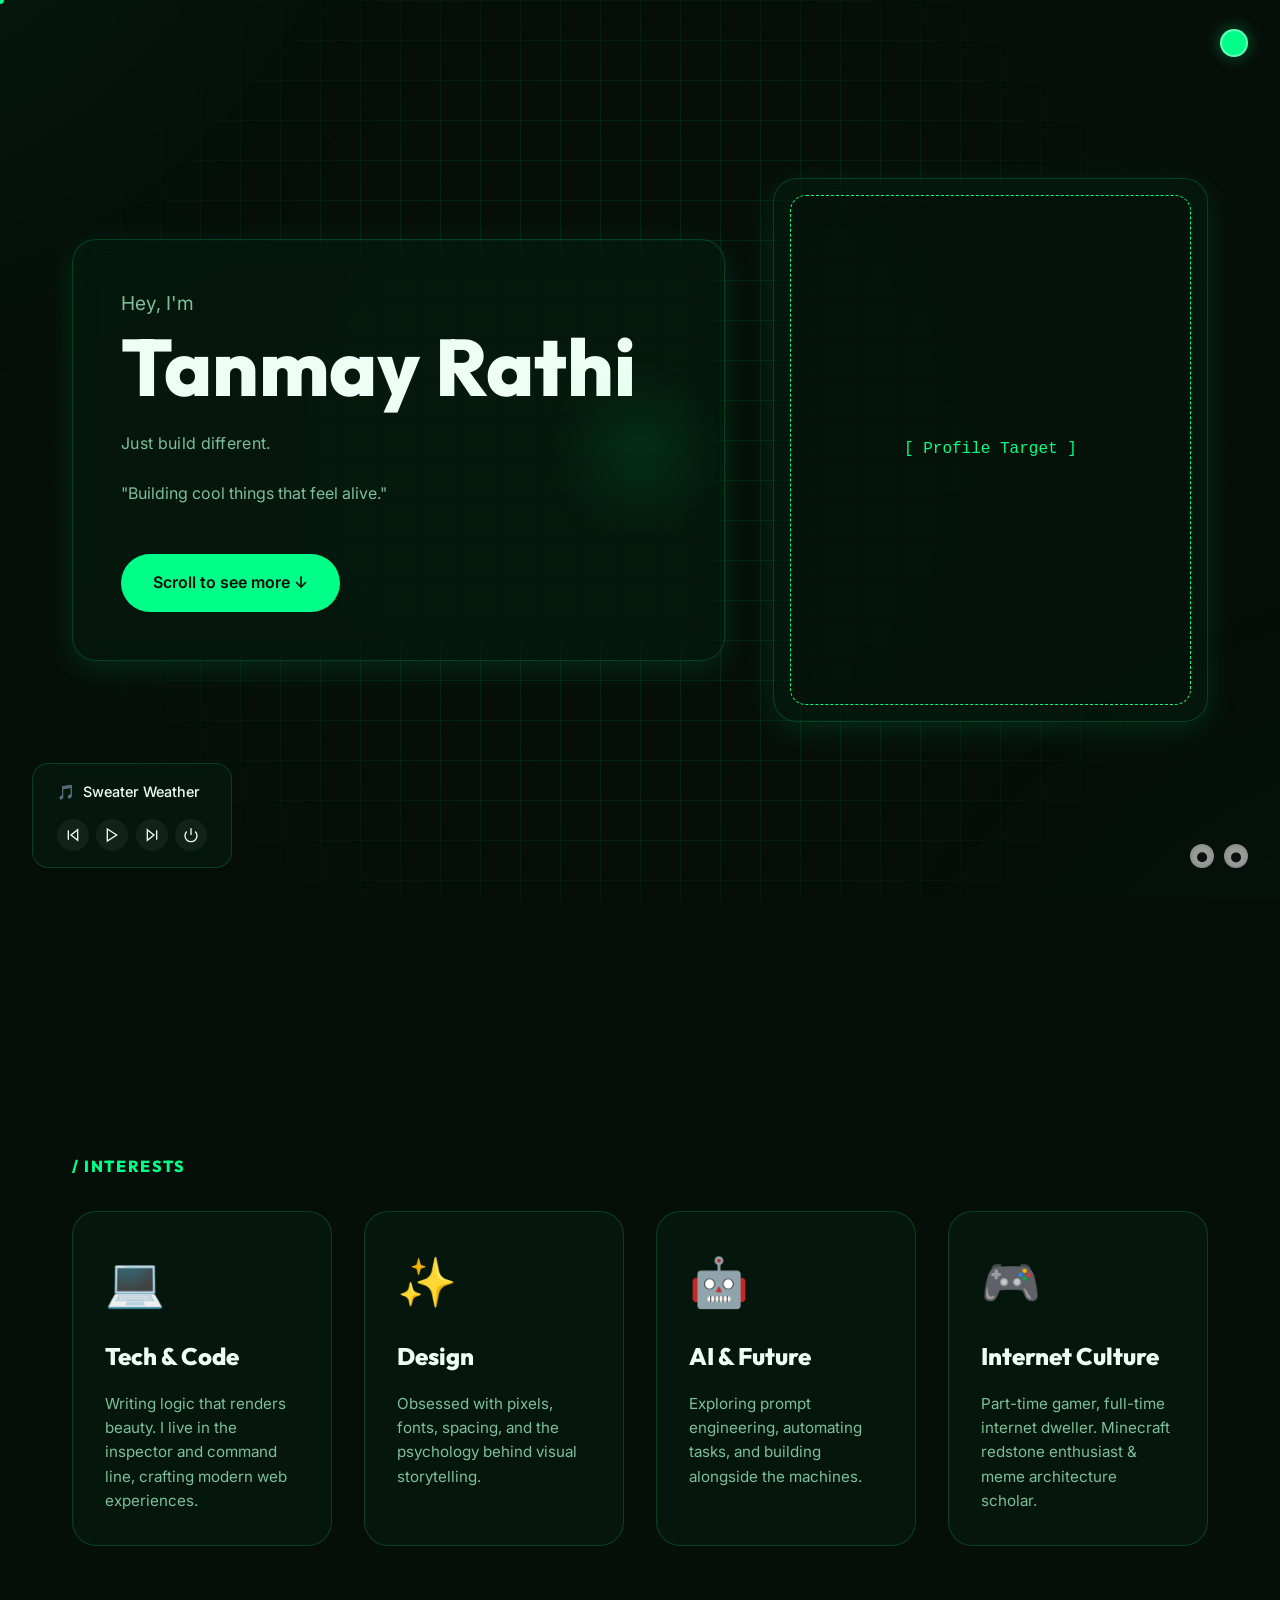
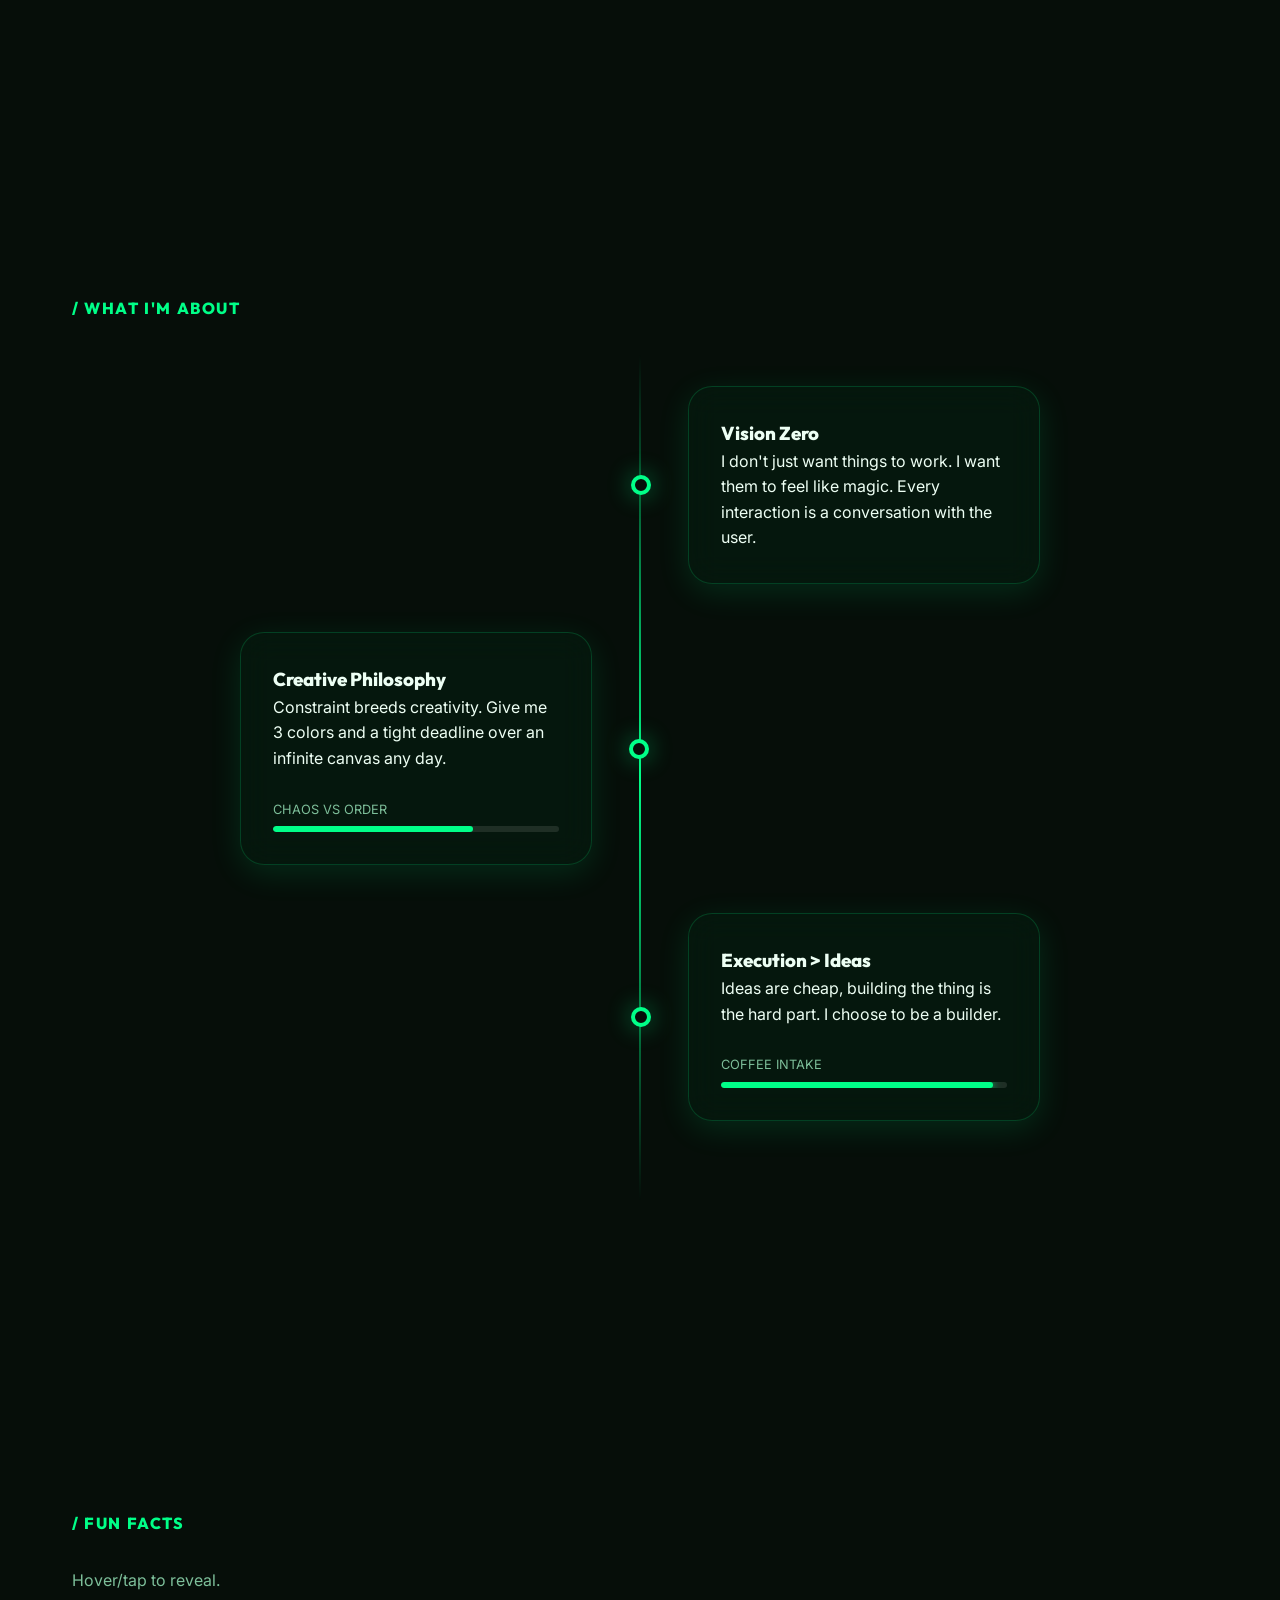
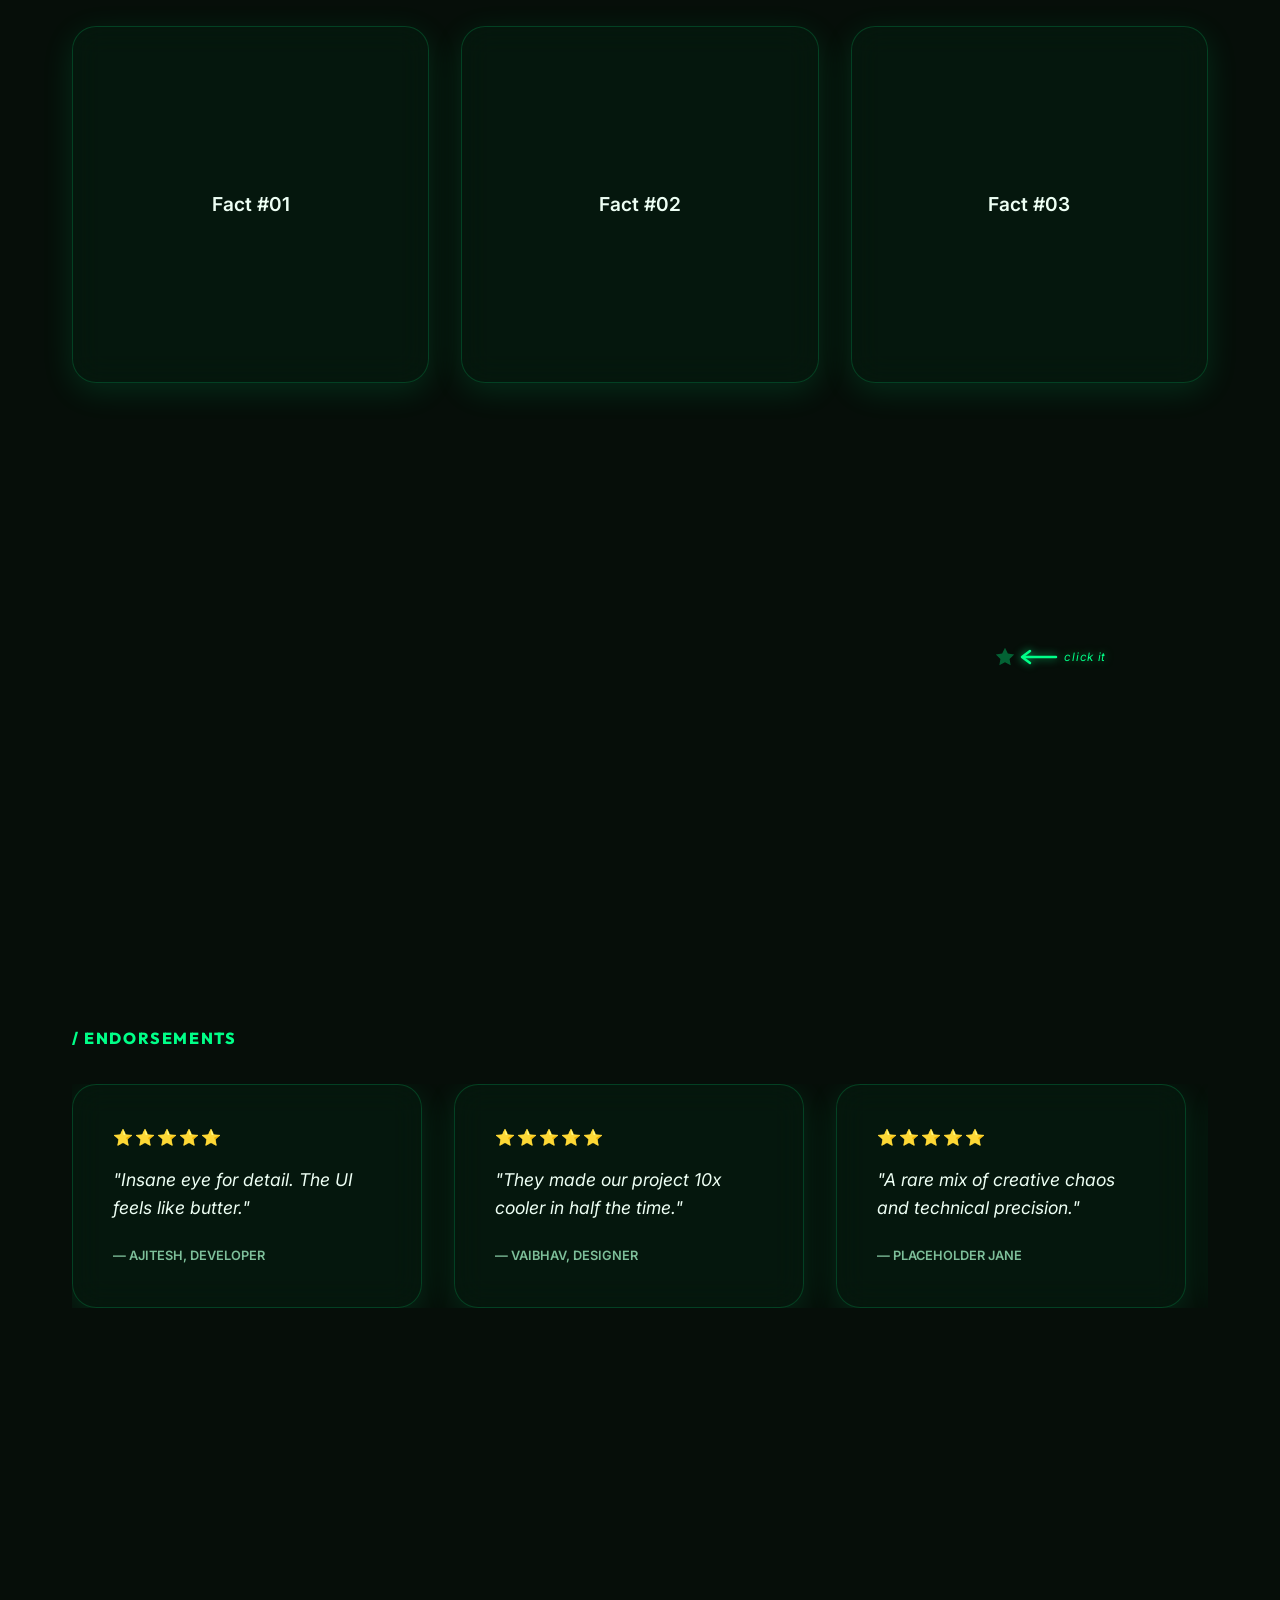
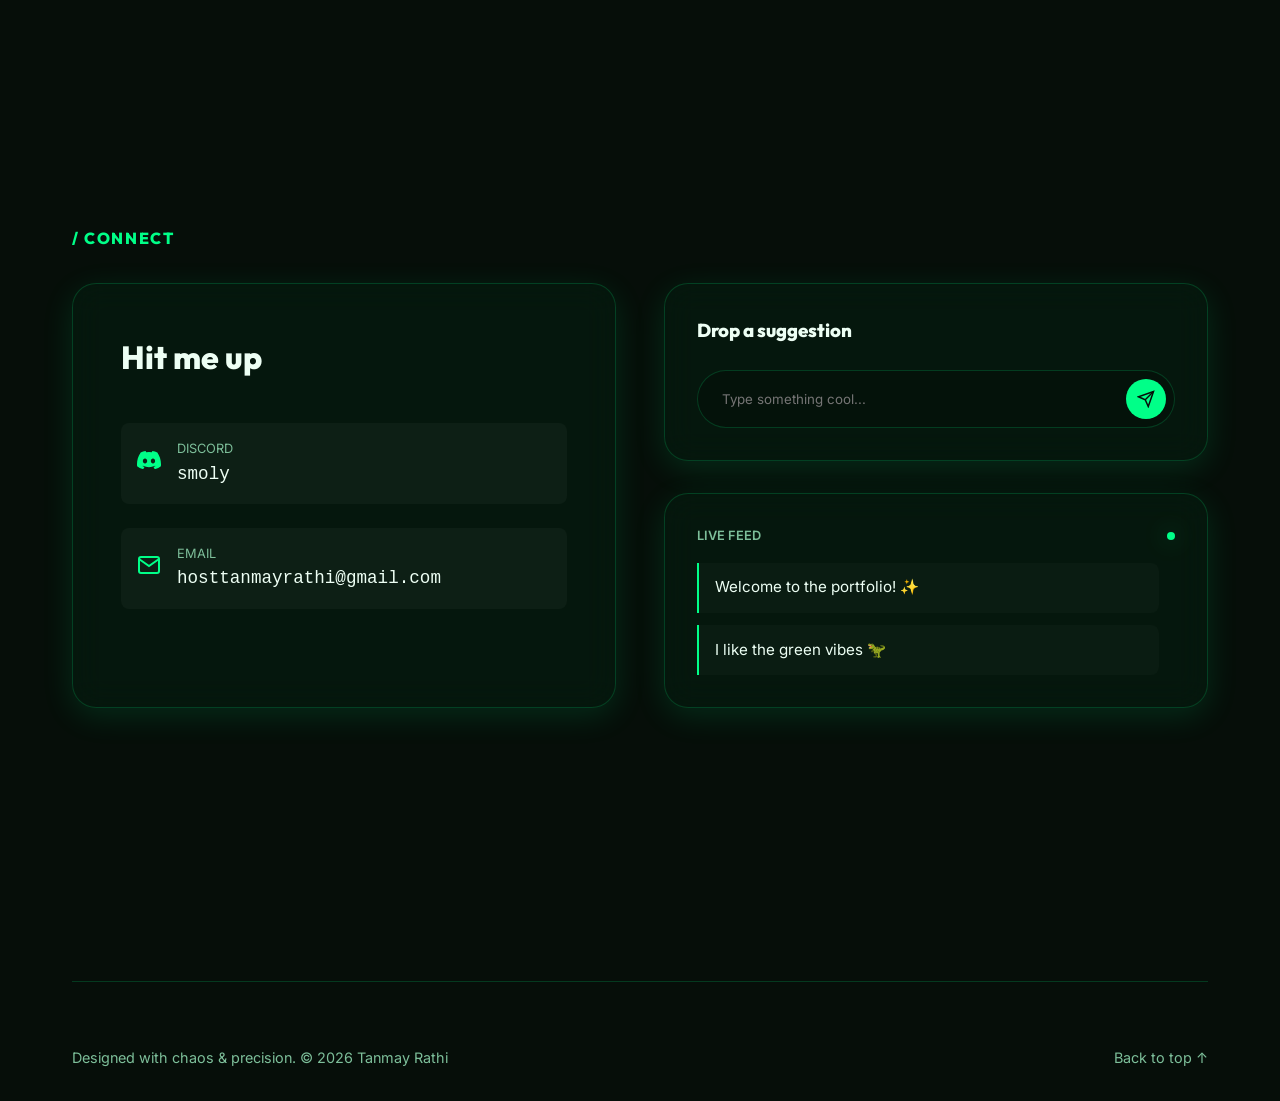
==== index.html @ 34a2c30a "Add files via upload" ====
<!DOCTYPE html>
<html lang="en" data-theme="green">
<head>
    <meta charset="UTF-8">
    <meta name="viewport" content="width=device-width, initial-scale=1.0">
    <title>Tanmay Rathi | Building cool things that feel alive</title>
    <!-- Modern Geometry & Playful typography -->
    <link href="https://fonts.googleapis.com/css2?family=Outfit:wght@300;400;500;600;700;800&family=Inter:wght@400;500&display=swap" rel="stylesheet">
    <link rel="stylesheet" href="style.css">
</head>
<body>

    <!-- Custom Cursor -->
    <div id="cursor"></div>
    <div id="cursor-glow"></div>

    <!-- Background Elements -->
    <div id="background-layer">
        <div class="gradient-ball ball-1"></div>
        <div class="gradient-ball ball-2"></div>
        <div class="grid-overlay"></div>
        <div id="particles"></div>
    </div>

    <!-- Floating Theme Switcher -->
    <button id="theme-switcher" class="single-theme-btn" aria-label="Toggle Theme"></button>

    <!-- Minimal Audio Player -->
    <div id="audio-player" class="glass-panel">
        <div class="audio-info">
            <span class="music-icon">🎵</span>
            <span class="track-name">Sweater Weather</span>
        </div>
        <div class="audio-controls">
            <button id="prev-btn" aria-label="Previous">
                <svg viewBox="0 0 24 24" fill="none" stroke="currentColor" stroke-width="2"><polygon points="19 20 9 12 19 4 19 20"></polygon><line x1="5" y1="19" x2="5" y2="5"></line></svg>
            </button>
            <button id="play-pause-btn" aria-label="Play/Pause">
                <svg id="icon-play" viewBox="0 0 24 24" fill="none" stroke="currentColor" stroke-width="2" class="active"><polygon points="5 3 19 12 5 21 5 3"></polygon></svg>
                <svg id="icon-pause" viewBox="0 0 24 24" fill="none" stroke="currentColor" stroke-width="2"><rect x="6" y="4" width="4" height="16"></rect><rect x="14" y="4" width="4" height="16"></rect></svg>
            </button>
            <button id="next-btn" aria-label="Next">
                <svg viewBox="0 0 24 24" fill="none" stroke="currentColor" stroke-width="2"><polygon points="5 4 15 12 5 20 5 4"></polygon><line x1="19" y1="5" x2="19" y2="19"></line></svg>
            </button>
            <button id="toggle-power-btn" aria-label="Power" class="power-on">
                <svg viewBox="0 0 24 24" fill="none" stroke="currentColor" stroke-width="2"><path d="M18.36 6.64a9 9 0 1 1-12.73 0"></path><line x1="12" y1="2" x2="12" y2="12"></line></svg>
            </button>
        </div>
    </div>
    <!-- Hidden Youtube Player iframe placeholder -->
    <div id="yt-player"></div>

    <main class="smooth-scroll-wrapper">

        <!-- SECTION 1: INTRODUCTION -->
        <section id="intro" class="section">
            <div class="hero-container">
                <div class="hero-text glass-card float-anim-1">
                    <span class="greeting">Hey, I'm</span>
                    <h1 class="name-glitch" data-text="Tanmay Rathi">Tanmay Rathi</h1>
                    <div class="typing-container">
                        <span id="typing-text">Just build different.</span>
                    </div>
                    <p class="tagline">"Building cool things that feel alive."</p>
                    <a href="#about" class="action-btn">Scroll to see more <span>↓</span></a>
                </div>
                <div class="hero-image glass-card float-anim-2">
                    <div class="image-placeholder">
                        <div class="hologram-effect"></div>
                        <span>[ Profile Target ]</span>
                    </div>
                </div>
            </div>
        </section>

        <!-- SECTION 2: INTERESTS -->
        <section id="interests" class="section">
            <h2 class="section-badge">/ interests</h2>
            <div class="bento-grid">
                <div class="bento-card tech-card float-anim-3">
                    <div class="icon">💻</div>
                    <h3>Tech & Code</h3>
                    <p>Writing logic that renders beauty. I live in the inspector and command line, crafting modern web experiences.</p>
                </div>
                <div class="bento-card design-card float-anim-1">
                    <div class="icon">✨</div>
                    <h3>Design</h3>
                    <p>Obsessed with pixels, fonts, spacing, and the psychology behind visual storytelling.</p>
                </div>
                <div class="bento-card ai-card float-anim-2">
                    <div class="icon">🤖</div>
                    <h3>AI & Future</h3>
                    <p>Exploring prompt engineering, automating tasks, and building alongside the machines.</p>
                </div>
                <div class="bento-card games-card float-anim-4">
                    <div class="icon">🎮</div>
                    <h3>Internet Culture</h3>
                    <p>Part-time gamer, full-time internet dweller. Minecraft redstone enthusiast & meme architecture scholar.</p>
                </div>
            </div>
        </section>

        <!-- SECTION 3: WHAT I'M ABOUT -->
        <section id="about" class="section">
            <h2 class="section-badge">/ what i'm about</h2>
            <div class="timeline-container">
                <div class="timeline-line"></div>
                <div class="timeline-item glass-card right">
                    <div class="dot"></div>
                    <div class="content">
                        <h3>Vision Zero</h3>
                        <p>I don't just want things to work. I want them to feel like magic. Every interaction is a conversation with the user.</p>
                    </div>
                </div>
                <div class="timeline-item glass-card left">
                    <div class="dot"></div>
                    <div class="content">
                        <h3>Creative Philosophy</h3>
                        <p>Constraint breeds creativity. Give me 3 colors and a tight deadline over an infinite canvas any day.</p>
                        <div class="progress-bar-container">
                            <span class="label">Chaos vs Order</span>
                            <div class="progress-track"><div class="progress-fill" style="width: 70%;"></div></div>
                        </div>
                    </div>
                </div>
                <div class="timeline-item glass-card right">
                    <div class="dot"></div>
                    <div class="content">
                        <h3>Execution > Ideas</h3>
                        <p>Ideas are cheap, building the thing is the hard part. I choose to be a builder.</p>
                        <div class="progress-bar-container">
                            <span class="label">Coffee Intake</span>
                            <div class="progress-track"><div class="progress-fill fill-glow" style="width: 95%;"></div></div>
                        </div>
                    </div>
                </div>
            </div>
        </section>

        <!-- SECTION 4: FUN FACTS -->
        <section id="fun-facts" class="section">
            <h2 class="section-badge">/ fun facts</h2>
            <p class="subtitle">Hover/tap to reveal.</p>
            <div class="flip-grid">
                <div class="flip-card">
                    <div class="flip-inner">
                        <div class="flip-front glass-card">Fact #01</div>
                        <div class="flip-back glass-card">I've probably broken more production environments than I've saved.</div>
                    </div>
                </div>
                <div class="flip-card">
                    <div class="flip-inner">
                        <div class="flip-front glass-card">Fact #02</div>
                        <div class="flip-back glass-card">My favorite hex code changes depending on my caffeine levels.</div>
                    </div>
                </div>
                <div class="flip-card">
                    <div class="flip-inner">
                        <div class="flip-front glass-card">Fact #03</div>
                        <div class="flip-back glass-card">I type faster when listening to aggressive synthwave.</div>
                    </div>
                </div>
            </div>
        </section>

        <!-- EASTER EGG CONTAINER (Scrolls with page) -->
        <div class="easter-egg-wrapper">
            <!-- Hidden star trigger -->
            <div id="easter-egg-trigger" class="hidden-star">
                <svg viewBox="0 0 24 24" fill="currentColor"><path d="M12 2l3.09 6.26L22 9.27l-5 4.87 1.18 6.88L12 17.77l-6.18 3.25L7 14.14 2 9.27l6.91-1.01L12 2z"/></svg>
            </div>

            <!-- Hint arrow pointing to the star -->
            <div id="star-hint">
                <svg class="hint-arrow" viewBox="0 0 40 20" fill="none" xmlns="http://www.w3.org/2000/svg">
                    <!-- Arrow shaft -->
                    <path d="M38 10 L6 10" stroke="currentColor" stroke-width="2.5" stroke-linecap="round"/>
                    <!-- Arrowhead pointing left -->
                    <path d="M12 4 L4 10 L12 16" stroke="currentColor" stroke-width="2.5"
                        stroke-linecap="round" stroke-linejoin="round" fill="none"/>
                </svg>
                <span class="hint-label">click it</span>
            </div>
        </div>


        <!-- Modal Backdrop -->
        <div id="modal-backdrop"></div>

        <!-- Secret Modal (Easter Egg) -->
        <div id="secret-modal" class="glass-card">
            <div class="modal-close" id="modal-close-btn">&times;</div>
            <p class="egg-found-label">✦ you found it</p>
            <div class="easter-egg-content">

                <!-- LEFT: Hand-drawn SVG Arrow -->
                <div class="egg-arrow-side">
                    <svg class="arrow-svg" viewBox="0 0 130 110" fill="none" xmlns="http://www.w3.org/2000/svg" aria-hidden="true">
                        <!-- Main curved arrow body (hand-drawn style bezier) -->
                        <path class="arrow-path"
                            d="M12 88 C18 82 28 60 42 46 C56 32 78 28 106 42"
                            stroke="currentColor" stroke-width="2.8"
                            stroke-linecap="round" stroke-linejoin="round"
                            fill="none"
                        />
                        <!-- Arrowhead (slightly imperfect angle) -->
                        <path class="arrow-head"
                            d="M92 30 L108 43 L96 58"
                            stroke="currentColor" stroke-width="2.8"
                            stroke-linecap="round" stroke-linejoin="round"
                            fill="none"
                        />
                    </svg>
                    <span class="egg-scan-hint">scan me</span>
                </div>

                <!-- RIGHT: QR Code -->
                <div class="egg-qr-side">
                    <a href="https://www.youtube.com/watch?v=dQw4w9WgXcQ" target="_blank" rel="noopener noreferrer" class="qr-link">
                        <div class="qr-wrapper">
                            <img
                                src="https://api.qrserver.com/v1/create-qr-code/?size=180x180&data=https://www.youtube.com/watch?v=dQw4w9WgXcQ&margin=8&color=000000&bgcolor=ffffff"
                                alt="QR Code to a surprise"
                                class="qr-img"
                                width="160"
                                height="160"
                            />
                        </div>
                        <p class="egg-caption">click for a surprise</p>
                    </a>
                </div>

            </div>
        </div>

        <!-- SECTION 6: ENDORSEMENTS -->
        <section id="endorsements" class="section">
            <h2 class="section-badge">/ endorsements</h2>
            <div class="horizontal-scroll-container">
                <div class="scroll-track">
                    <div class="endorsement-card glass-card">
                        <div class="stars">⭐⭐⭐⭐⭐</div>
                        <p>"Insane eye for detail. The UI feels like butter."</p>
                        <div class="author">— Ajitesh, Developer</div>
                    </div>
                    <div class="endorsement-card glass-card">
                        <div class="stars">⭐⭐⭐⭐⭐</div>
                        <p>"They made our project 10x cooler in half the time."</p>
                        <div class="author">— Vaibhav, Designer</div>
                    </div>
                    <div class="endorsement-card glass-card">
                        <div class="stars">⭐⭐⭐⭐⭐</div>
                        <p>"A rare mix of creative chaos and technical precision."</p>
                        <div class="author">— Placeholder Jane</div>
                    </div>
                    <!-- Cloned for infinite loop -->
                    <div class="endorsement-card glass-card" aria-hidden="true">
                        <div class="stars">⭐⭐⭐⭐⭐</div>
                        <p>"Insane eye for detail. The UI feels like butter."</p>
                        <div class="author">— Ajitesh, Developer</div>
                    </div>
                </div>
            </div>
        </section>

        <!-- SECTION 7: CONTACT & SUGGESTION BOX -->
        <section id="contact" class="section">
            <h2 class="section-badge">/ connect</h2>
            <div class="contact-grid">
                
                <div class="contact-methods glass-card float-anim-2">
                    <h3>Hit me up</h3>
                    <div class="contact-link group" data-copy="smoly">
                        <div class="icon"><svg viewBox="0 0 127.14 96.36" fill="currentColor" width="24"><path d="M107.7,8.07A105.15,105.15,0,0,0,81.47,0a72.06,72.06,0,0,0-3.36,6.83A97.68,97.68,0,0,0,49,6.83,72.37,72.37,0,0,0,45.64,0,105.89,105.89,0,0,0,19.39,8.09C2.79,32.65-1.71,56.6.54,80.21h0A105.73,105.73,0,0,0,32.71,96.36,77.7,77.7,0,0,0,39.6,85.25a68.42,68.42,0,0,1-10.85-5.18c.91-.66,1.8-1.34,2.66-2a75.57,75.57,0,0,0,64.32,0c.87.71,1.76,1.39,2.66,2a68.68,68.68,0,0,1-10.87,5.19,77.7,77.7,0,0,0,6.89,11.1A105.25,105.25,0,0,0,126.6,80.22h0C129.24,52.84,122.09,29.11,107.7,8.07ZM42.45,65.69C36.18,65.69,31,60,31,53s5-12.74,11.43-12.74S54,46,53.89,53,48.84,65.69,42.45,65.69Zm42.24,0C78.41,65.69,73.31,60,73.31,53s5-12.74,11.43-12.74S96.16,46,96.06,53,91.08,65.69,84.69,65.69Z"/></svg></div>
                        <div class="info">
                            <span class="label">Discord</span>
                            <span class="value">smoly</span>
                        </div>
                        <div class="copy-badge">Copy</div>
                    </div>
                    
                    <div class="contact-link group" data-copy="hosttanmayrathi@gmail.com">
                        <div class="icon"><svg viewBox="0 0 24 24" fill="none" stroke="currentColor" stroke-width="2" width="24"><path d="M4 4h16c1.1 0 2 .9 2 2v12c0 1.1-.9 2-2 2H4c-1.1 0-2-.9-2-2V6c0-1.1.9-2 2-2z"></path><polyline points="22,6 12,13 2,6"></polyline></svg></div>
                        <div class="info">
                            <span class="label">Email</span>
                            <span class="value">hosttanmayrathi@gmail.com</span>
                        </div>
                        <div class="copy-badge">Copy</div>
                    </div>
                </div>

                <div class="suggestion-area">
                    <div class="suggestion-form glass-card float-anim-3">
                        <h3>Drop a suggestion</h3>
                        <div class="input-wrapper">
                            <input type="text" id="suggestion-input" placeholder="Type something cool..." autocomplete="off">
                            <button id="suggestion-submit" aria-label="Submit Suggestion">
                                <svg viewBox="0 0 24 24" fill="none" stroke="currentColor" stroke-width="2"><line x1="22" y1="2" x2="11" y2="13"></line><polygon points="22 2 15 22 11 13 2 9 22 2"></polygon></svg>
                            </button>
                        </div>
                        <img src="https://media.tenor.com/uRj0QeC0F9cAAAAM/pepe-typing.gif" id="pepe-typing" class="pepe-hidden" alt="Pepe typing fast">
                    </div>
                    
                    <div class="suggestion-feed glass-card">
                        <div class="feed-header">Live Feed <span class="pulse"></span></div>
                        <div id="suggestion-list" class="feed-list">
                            <div class="feed-item">Welcome to the portfolio! ✨</div>
                            <div class="feed-item">I like the green vibes 🦖</div>
                        </div>
                    </div>
                </div>

            </div>
        </section>

        <footer>
            <div class="footer-content">
                <p>Designed with chaos & precision. © 2026 Tanmay Rathi</p>
                <div class="scroll-top" id="scroll-top">Back to top ↑</div>
            </div>
        </footer>

    </main>

        <!-- Easter Egg: Subtle Cursor‑Following Eyes -->
        <div class="easter-eyes" aria-hidden="true">
            <div class="eye"><div class="pupil"></div></div>
            <div class="eye"><div class="pupil"></div></div>
        </div>

    <!-- Youtube Iframe API for the hidden media player -->
    <script src="https://www.youtube.com/iframe_api"></script>
    <script src="script.js"></script>
</body>
</html>
---- style.css ----
/* =========================================================================
   GEN Z FLOATING PORTFOLIO STYLES
   ========================================================================= */

@import url('https://fonts.googleapis.com/css2?family=Inter:wght@400;500;600&family=Outfit:wght@400;600;800&display=swap');

/* --- CSS VARIABLES & THEMES --- */
:root {
    --transition-speed: 0.6s;
    --border-radius-lg: 24px;
    --border-radius-md: 16px;
    --border-radius-sm: 8px;
    --font-heading: 'Outfit', sans-serif;
    --font-body: 'Inter', sans-serif;
}

/* Global theme transition — applied to all critical elements */
body,
.glass-card, .bento-card, #audio-player, #theme-switcher,
.timeline-line, .timeline-item .dot, .progress-fill,
.feed-item, .copy-badge, .action-btn, .section-badge,
.cursor-blink, #cursor, #cursor-glow, .pulse,
.ball-1, .ball-2, .grid-overlay, .particle,
footer, .input-wrapper button {
    transition-property: background-color, background, border-color, box-shadow, color, opacity;
    transition-duration: var(--transition-speed);
    transition-timing-function: cubic-bezier(0.4, 0, 0.2, 1);
}

/* ── 1. GREEN (Default) ─ Cyber / Neon Futuristic ── */
:root[data-theme="green"] {
    --bg-color: #060e09;
    --text-primary: #edfff4;
    --text-secondary: #7dbf9a;
    --accent: #00ff88;
    --accent-hover: #00cc6a;
    --accent-rgb: 0, 255, 136;
    --glass-bg: rgba(0, 255, 136, 0.04);
    --glass-border: rgba(0, 255, 136, 0.18);
    --glass-shadow: 0 8px 32px 0 rgba(0, 255, 136, 0.12);
    --glow: 0 0 24px rgba(0, 255, 136, 0.45);
    --bg-gradient-1: radial-gradient(ellipse at top left, #00ff8828 0%, transparent 60%);
    --bg-gradient-2: radial-gradient(ellipse at bottom right, #00aa5520 0%, transparent 60%);
    --switcher-pos: fixed;
}

/* ── 2. BLUE ─ Electric Tech Calm ── */
:root[data-theme="blue"] {
    --bg-color: #070b18;
    --text-primary: #e8f1ff;
    --text-secondary: #7aa2e8;
    --accent: #4d8eff;
    --accent-hover: #2b6ef5;
    --accent-rgb: 77, 142, 255;
    --glass-bg: rgba(77, 142, 255, 0.05);
    --glass-border: rgba(77, 142, 255, 0.2);
    --glass-shadow: 0 8px 32px 0 rgba(77, 142, 255, 0.15);
    --glow: 0 0 24px rgba(77, 142, 255, 0.5);
    --bg-gradient-1: radial-gradient(ellipse at top left, #4d8eff25 0%, transparent 60%);
    --bg-gradient-2: radial-gradient(ellipse at bottom right, #1a3a8020 0%, transparent 60%);
}

/* ── 3. PURPLE ─ Dreamy Creative Neon ── */
:root[data-theme="purple"] {
    --bg-color: #0a0510;
    --text-primary: #f2eaff;
    --text-secondary: #a87dd4;
    --accent: #b66dff;
    --accent-hover: #9945ff;
    --accent-rgb: 182, 109, 255;
    --glass-bg: rgba(182, 109, 255, 0.05);
    --glass-border: rgba(182, 109, 255, 0.18);
    --glass-shadow: 0 8px 32px 0 rgba(182, 109, 255, 0.15);
    --glow: 0 0 24px rgba(182, 109, 255, 0.5);
    --bg-gradient-1: radial-gradient(ellipse at top left, #b66dff25 0%, transparent 60%);
    --bg-gradient-2: radial-gradient(ellipse at bottom right, #6622aa20 0%, transparent 60%);
}

/* ── 4. RED ─ Bold Intense High-Energy ── */
:root[data-theme="red"] {
    --bg-color: #0e0404;
    --text-primary: #fff2f2;
    --text-secondary: #cc8080;
    --accent: #ff3d3d;
    --accent-hover: #e02020;
    --accent-rgb: 255, 61, 61;
    --glass-bg: rgba(255, 61, 61, 0.05);
    --glass-border: rgba(255, 61, 61, 0.18);
    --glass-shadow: 0 8px 32px 0 rgba(255, 61, 61, 0.15);
    --glow: 0 0 24px rgba(255, 61, 61, 0.5);
    --bg-gradient-1: radial-gradient(ellipse at top left, #ff3d3d25 0%, transparent 60%);
    --bg-gradient-2: radial-gradient(ellipse at bottom right, #8b000015 0%, transparent 60%);
}

/* ── 5. ORANGE ─ Sunset Creative Energy ── */
:root[data-theme="orange"] {
    --bg-color: #0d0800;
    --text-primary: #fff8ee;
    --text-secondary: #c9935a;
    --accent: #ff8c00;
    --accent-hover: #e07800;
    --accent-rgb: 255, 140, 0;
    --glass-bg: rgba(255, 140, 0, 0.05);
    --glass-border: rgba(255, 140, 0, 0.18);
    --glass-shadow: 0 8px 32px 0 rgba(255, 140, 0, 0.15);
    --glow: 0 0 24px rgba(255, 140, 0, 0.5);
    --bg-gradient-1: radial-gradient(ellipse at top left, #ff8c0025 0%, transparent 60%);
    --bg-gradient-2: radial-gradient(ellipse at bottom right, #c0500018 0%, transparent 60%);
}

/* ── 6. WHITE ─ Clean Apple-Like Minimal ── */
:root[data-theme="white"] {
    --bg-color: #f7f7f7;
    --text-primary: #111111;
    --text-secondary: #555555;
    --accent: #0066ff;
    --accent-hover: #0050cc;
    --accent-rgb: 0, 102, 255;
    --glass-bg: rgba(255, 255, 255, 0.75);
    --glass-border: rgba(0, 0, 0, 0.07);
    --glass-shadow: 0 4px 24px 0 rgba(0, 0, 0, 0.06);
    --glow: 0 4px 16px rgba(0, 102, 255, 0.15);
    --bg-gradient-1: radial-gradient(ellipse at top left, #e8f0fe 0%, transparent 70%);
    --bg-gradient-2: radial-gradient(ellipse at bottom right, #ddeeff 0%, transparent 70%);
}

/* ── 7. DARK ─ Matte Premium Charcoal ── */
:root[data-theme="dark"] {
    --bg-color: #0d0d0d;
    --text-primary: #efefef;
    --text-secondary: #888888;
    --accent: #c8c8c8;
    --accent-hover: #eeeeee;
    --accent-rgb: 200, 200, 200;
    --glass-bg: rgba(255, 255, 255, 0.03);
    --glass-border: rgba(255, 255, 255, 0.08);
    --glass-shadow: 0 8px 32px 0 rgba(0, 0, 0, 0.6);
    --glow: 0 0 20px rgba(200, 200, 200, 0.15);
    --bg-gradient-1: radial-gradient(ellipse at top left, #2a2a2a18 0%, transparent 60%);
    --bg-gradient-2: radial-gradient(ellipse at bottom right, #1a1a1a18 0%, transparent 60%);
}

/* --- RESET & GLOBALS --- */
* {
    margin: 0;
    padding: 0;
    box-sizing: border-box;
    cursor: none; /* Custom cursor */
}

html {
    scroll-behavior: smooth;
    overflow-x: hidden;
}

body {
    background-color: var(--bg-color);
    color: var(--text-primary);
    font-family: var(--font-body);
    font-size: 16px;
    line-height: 1.6;
    transition: background-color var(--transition-speed), color var(--transition-speed);
    overflow-x: hidden;
}

h1, h2, h3, h4 {
    font-family: var(--font-heading);
    font-weight: 800;
}

a {
    color: inherit;
    text-decoration: none;
}

ul {
    list-style: none;
}

button {
    background: none;
    border: none;
    cursor: none; /* override custom cursor */
    outline: none;
    color: inherit;
    font-family: var(--font-body);
}

::selection {
    background: var(--accent);
    color: var(--bg-color);
}

/* --- CUSTOM CURSOR --- */
#cursor {
    position: fixed;
    top: 0; left: 0;
    width: 8px; height: 8px;
    background: var(--accent);
    border-radius: 50%;
    transform: translate(-50%, -50%);
    pointer-events: none;
    z-index: 9999;
    transition: width 0.2s, height 0.2s, background-color 0.2s;
}

#cursor.hovering {
    width: 20px;
    height: 20px;
    background: transparent;
    border: 2px solid var(--accent);
}

#cursor-glow {
    position: fixed;
    top: 0; left: 0;
    width: 60px; height: 60px;
    background: var(--accent);
    filter: blur(40px);
    opacity: 0.3;
    border-radius: 50%;
    transform: translate(-50%, -50%);
    pointer-events: none;
    z-index: 9998;
    transition: opacity 0.3s;
}

/* --- BACKGROUND ANIMATIONS --- */
#background-layer {
    position: fixed;
    top: 0; left: 0;
    width: 100vw; height: 100vh;
    z-index: -1;
    overflow: hidden;
}

.grid-overlay {
    position: absolute;
    top: 0; left: 0; right: 0; bottom: 0;
    background-size: 40px 40px;
    background-image: linear-gradient(to right, var(--glass-border) 1px, transparent 1px),
                      linear-gradient(to bottom, var(--glass-border) 1px, transparent 1px);
    opacity: 0.5;
    mask-image: radial-gradient(circle at center, black 40%, transparent 80%);
    -webkit-mask-image: radial-gradient(circle at center, black 40%, transparent 80%);
}

.gradient-ball {
    position: absolute;
    border-radius: 50%;
    filter: blur(80px);
    opacity: 0.5;
    z-index: 0;
}

.ball-1 {
    width: 60vw; height: 60vw;
    background: var(--bg-gradient-1);
    top: -20vw; left: -15vw;
    animation: float-slow 20s infinite alternate cubic-bezier(0.4, 0, 0.2, 1);
}

.ball-2 {
    width: 60vw; height: 60vw;
    background: var(--bg-gradient-2);
    bottom: -25vw; right: -15vw;
    animation: float-slow 25s infinite alternate-reverse cubic-bezier(0.4, 0, 0.2, 1);
}

@keyframes float-slow {
    0% { transform: translate(0, 0) scale(1); }
    100% { transform: translate(10vw, 10vh) scale(1.1); }
}

#particles {
    position: absolute;
    width: 100%; height: 100%;
}
.particle {
    position: absolute;
    background: var(--accent);
    border-radius: 50%;
    opacity: 0.2;
    animation: rise infinite linear;
}
@keyframes rise {
    0% { transform: translateY(100vh) scale(0); opacity: 0; }
    20% { opacity: 0.5; transform: translateY(80vh) scale(1); }
    100% { transform: translateY(-10vh) scale(0); opacity: 0; }
}

/* --- GLASSMORPHISM SYSTEM --- */
.glass-card {
    background: var(--glass-bg);
    backdrop-filter: blur(16px);
    -webkit-backdrop-filter: blur(16px);
    border: 1px solid var(--glass-border);
    box-shadow: var(--glass-shadow);
    border-radius: var(--border-radius-lg);
    transition: transform 0.4s cubic-bezier(0.175, 0.885, 0.32, 1.275), 
                box-shadow 0.4s ease, border-color 0.4s ease;
}

.glass-card:hover {
    box-shadow: var(--glow);
    border-color: var(--accent);
    transform: translateY(-5px);
}

/* --- THEME SWITCHER (Single Button) --- */
#theme-switcher {
    position: var(--switcher-pos, fixed);
    top: 1.8rem;
    right: 2rem;
    width: 28px;
    height: 28px;
    border-radius: 50%;
    /* glassmorphism overlay / color */
    background: var(--accent);
    box-shadow: 0 4px 12px rgba(0,0,0,0.2), 0 0 16px rgba(var(--accent-rgb), 0.4);
    border: 2px solid rgba(255, 255, 255, 0.4);
    backdrop-filter: blur(10px);
    -webkit-backdrop-filter: blur(10px);
    z-index: 500;
    cursor: none;
    transition: transform 0.3s cubic-bezier(0.175, 0.885, 0.32, 1.25),
                background-color var(--transition-speed) ease,
                box-shadow var(--transition-speed) ease;
}

#theme-switcher:hover {
    transform: scale(1.15);
    box-shadow: 0 6px 16px rgba(0,0,0,0.3), 0 0 24px rgba(var(--accent-rgb), 0.6);
}

/* Tooltip on hover */
#theme-switcher::after {
    content: attr(aria-label);
    position: absolute;
    bottom: -28px;
    left: 50%;
    transform: translateX(-50%) translateY(4px);
    background: rgba(0,0,0,0.8);
    color: #fff;
    font-size: 0.65rem;
    font-family: var(--font-body);
    white-space: nowrap;
    padding: 3px 8px;
    border-radius: 6px;
    opacity: 0;
    pointer-events: none;
    transition: opacity 0.2s ease, transform 0.2s ease;
    z-index: 600;
}
#theme-switcher:hover::after {
    opacity: 1;
    transform: translateX(-50%) translateY(0);
}


/* --- AUDIO PLAYER --- */
#audio-player {
    position: fixed;
    bottom: 2rem; left: 2rem;
    padding: 1rem 1.5rem;
    border-radius: var(--border-radius-md);
    display: flex;
    flex-direction: column;
    gap: 1rem;
    z-index: 100;
    min-width: 200px;
    background: var(--glass-bg);
    backdrop-filter: blur(10px);
    border: 1px solid var(--glass-border);
}

.audio-info {
    display: flex;
    align-items: center;
    gap: 0.5rem;
    font-size: 0.9rem;
    font-weight: 500;
}
.music-icon { animation: rotate 4s linear infinite; display: inline-block; }
@keyframes rotate { 100% { transform: rotate(360deg); } }

.audio-controls {
    display: flex;
    justify-content: space-between;
    align-items: center;
}

.audio-controls button {
    width: 32px; height: 32px;
    display: flex;
    align-items: center;
    justify-content: center;
    border-radius: 50%;
    background: rgba(255,255,255,0.05);
    transition: background 0.2s, color 0.2s;
}

.audio-controls button:hover {
    background: var(--accent);
    color: var(--bg-color);
}

.audio-controls svg { width: 16px; height: 16px; }

#play-pause-btn svg { display: none; }
#play-pause-btn svg.active { display: block; }
#toggle-power-btn.power-off { color: #fe5f55; }

/* Hidden iframe */
#yt-player { position: absolute; left:-9999px; }


/* --- LAYOUT UTILS --- */
.smooth-scroll-wrapper {
    width: 100%;
    max-width: 1200px;
    margin: 0 auto;
    padding: 0 2rem;
}

.section {
    min-height: 100vh;
    padding: 6rem 0;
    display: flex;
    flex-direction: column;
    justify-content: center;
    opacity: 0;
    transform: translateY(40px);
    transition: opacity 0.8s ease-out, transform 0.8s ease-out;
}
.section.visible { opacity: 1; transform: translateY(0); }

.section-badge {
    font-size: 1rem;
    color: var(--accent);
    margin-bottom: 2rem;
    text-transform: uppercase;
    letter-spacing: 0.1em;
}

/* Float Animations */
.float-anim-1 { animation: obj-float 6s ease-in-out infinite; }
.float-anim-2 { animation: obj-float 8s ease-in-out infinite 1s; }
.float-anim-3 { animation: obj-float 7s ease-in-out infinite 2s; }
.float-anim-4 { animation: obj-float 9s ease-in-out infinite 0.5s; }

@keyframes obj-float {
    0% { transform: translateY(0px); }
    50% { transform: translateY(-15px); }
    100% { transform: translateY(0px); }
}


/* --- SECTION 1: HERO --- */
.hero-container {
    display: grid;
    grid-template-columns: 1.2fr 0.8fr;
    gap: 3rem;
    align-items: center;
}

.hero-text {
    padding: 3rem;
}
.greeting { font-size: 1.2rem; color: var(--text-secondary); }

.name-glitch {
    font-size: 5rem;
    line-height: 1;
    margin: 0.5rem 0 1.5rem;
    position: relative;
    color: var(--text-primary);
}

.typing-container {
    font-size: 1rem;
    min-height: 1.5rem;
    margin-bottom: 1.5rem;
    font-weight: 400;
    color: var(--text-secondary);
    letter-spacing: 0.02em;
}


.tagline { color: var(--text-secondary); margin-bottom: 3rem; }

.action-btn {
    display: inline-block;
    padding: 1rem 2rem;
    background: var(--accent);
    color: var(--bg-color);
    font-weight: 600;
    border-radius: 30px;
    transition: transform 0.2s, box-shadow 0.2s;
}
.action-btn:hover {
    transform: translateY(-2px);
    box-shadow: 0 5px 20px rgba(var(--accent-rgb), 0.45);
}

.hero-image {
    aspect-ratio: 4/5;
    padding: 1rem;
    display: flex;
}
.image-placeholder {
    width: 100%; height: 100%;
    background: rgba(0,0,0,0.2);
    border-radius: var(--border-radius-md);
    border: 1px dashed var(--accent);
    display: flex;
    align-items: center;
    justify-content: center;
    color: var(--accent);
    font-family: monospace;
    position: relative;
    overflow: hidden;
}

.hologram-effect {
    position: absolute;
    top: -100%; left: 0; width: 100%; height: 50%;
    background: linear-gradient(to bottom, transparent, var(--accent), transparent);
    opacity: 0.2;
    animation: scanline 4s linear infinite;
}
@keyframes scanline { 100% { top: 200%; } }


/* --- SECTION 2: INTERESTS --- */
.bento-grid {
    display: grid;
    grid-template-columns: repeat(auto-fit, minmax(250px, 1fr));
    gap: 2rem;
}
.bento-card {
    padding: 2rem;
    position: relative;
    overflow: hidden;
    display: flex;
    flex-direction: column;
    gap: 1rem;
    border-radius: var(--border-radius-lg);
    background: var(--glass-bg);
    border: 1px solid var(--glass-border);
    transition: all 0.4s ease;
}
.bento-card:hover {
    transform: translateY(-10px) scale(1.02);
    box-shadow: var(--glow);
    border-color: var(--accent);
}
.bento-card .icon { font-size: 3rem; }
.bento-card h3 { font-size: 1.5rem; }
.bento-card p { color: var(--text-secondary); font-size: 0.95rem; }


/* --- SECTION 3: TIMELINE (WHAT I'M ABOUT) --- */
.timeline-container {
    position: relative;
    padding: 2rem 0;
    max-width: 800px;
    margin: 0 auto;
}
.timeline-line {
    position: absolute;
    left: 50%; top: 0; bottom: 0;
    width: 2px;
    background: linear-gradient(to bottom, transparent, var(--accent), transparent);
    transform: translateX(-50%);
}

.timeline-item {
    width: calc(50% - 3rem);
    padding: 2rem;
    margin-bottom: 3rem;
    position: relative;
}
.timeline-item.left { margin-right: auto; }
.timeline-item.right { margin-left: auto; }

.timeline-item .dot {
    position: absolute;
    top: 50%;
    width: 20px; height: 20px;
    background: var(--bg-color);
    border: 4px solid var(--accent);
    border-radius: 50%;
    transform: translateY(-50%);
    box-shadow: var(--glow);
}
.timeline-item.left .dot { right: -3rem; transform: translate(50%, -50%); }
.timeline-item.right .dot { left: -3rem; transform: translate(-50%, -50%); }

.progress-bar-container { margin-top: 1.5rem; }
.progress-bar-container .label { font-size: 0.8rem; text-transform: uppercase; color: var(--text-secondary); }
.progress-track {
    width: 100%; height: 6px;
    background: rgba(255,255,255,0.1);
    border-radius: 3px;
    margin-top: 5px;
    overflow: hidden;
}
.progress-fill {
    height: 100%;
    background: var(--accent);
    border-radius: 3px;
    position: relative;
}
.fill-glow { box-shadow: 0 0 10px var(--accent); }


/* --- SECTION 4: FUN FACTS (FLIP CARDS) --- */
#fun-facts .subtitle { color: var(--text-secondary); margin-bottom: 2rem; }
.flip-grid {
    display: grid;
    grid-template-columns: repeat(auto-fit, minmax(250px, 1fr));
    gap: 2rem;
}
.flip-card {
    aspect-ratio: 1;
    perspective: 1000px;
}
.flip-inner {
    position: relative;
    width: 100%; height: 100%;
    transition: transform 0.8s cubic-bezier(0.175, 0.885, 0.32, 1.275);
    transform-style: preserve-3d;
}
.flip-card:hover .flip-inner { transform: rotateY(180deg); }

.flip-front, .flip-back {
    position: absolute;
    width: 100%; height: 100%;
    backface-visibility: hidden;
    display: flex;
    align-items: center;
    justify-content: center;
    padding: 2rem;
    text-align: center;
    font-size: 1.2rem;
    font-weight: 600;
}
.flip-back {
    transform: rotateY(180deg);
    color: var(--accent);
    font-size: 1rem;
    background: rgba(var(--accent), 0.05);
}


/* --- SECTION 5: EASTER EGG (In-document flow) --- */
.easter-egg-wrapper {
    position: relative;
    width: 100%;
    height: 120px;
    display: flex;
    justify-content: flex-end;
    align-items: center;
    padding-right: 15vw;
}

.hidden-star {
    position: relative;
    width: 22px; height: 22px;
    color: var(--accent);
    opacity: 0.35;
    transition: opacity 0.4s, color 0.4s, transform 0.4s;
    z-index: 10;
    animation: star-float 6s ease-in-out infinite;
    cursor: pointer;
}

.hidden-star:hover {
    opacity: 1;
    color: var(--accent);
    transform: scale(1.6) rotate(72deg) !important;
    filter: drop-shadow(0 0 6px var(--accent));
    animation: none;
}

@keyframes star-float {
    0%, 100% { opacity: 0.25; transform: translateY(0) rotate(0deg); }
    50%       { opacity: 0.45; transform: translateY(-8px) rotate(5deg); }
}

/* Hint arrow pointing to the star */
#star-hint {
    position: absolute;
    right: calc(15vw - 90px);
    display: flex;
    flex-direction: row;
    align-items: center;
    gap: 6px;
    z-index: 11;
    pointer-events: none;
    opacity: 1;
    transform: translateX(0);
    transition: opacity 0.4s ease, transform 0.4s ease;
    animation: hint-wobble 2.5s ease-in-out infinite;
}

#star-hint.hidden {
    opacity: 0;
    transform: translateX(8px);
    pointer-events: none;
}


.hint-arrow {
    width: 40px;
    height: 20px;
    color: var(--accent);
    filter: drop-shadow(0 0 4px rgba(var(--accent-rgb), 0.7));
    flex-shrink: 0;
}

.hint-label {
    font-size: 0.72rem;
    font-family: var(--font-body);
    font-style: italic;
    color: var(--accent);
    letter-spacing: 0.06em;
    text-shadow: 0 0 8px rgba(var(--accent-rgb), 0.5);
    white-space: nowrap;
}

@keyframes hint-wobble {
    0%, 100% { transform: translateX(0); }
    40%       { transform: translateX(-5px); }
    70%       { transform: translateX(2px); }
}



/* --- Modal Backdrop --- */
#modal-backdrop {
    position: fixed;
    inset: 0;
    background: rgba(0, 0, 0, 0);
    backdrop-filter: blur(0px);
    -webkit-backdrop-filter: blur(0px);
    z-index: 1999;
    pointer-events: none;
    transition: background 0.4s ease, backdrop-filter 0.4s ease;
}
#modal-backdrop.active {
    background: rgba(0, 0, 0, 0.55);
    backdrop-filter: blur(6px);
    -webkit-backdrop-filter: blur(6px);
    pointer-events: all;
}

/* --- Secret Modal --- */
#secret-modal {
    position: fixed;
    top: 50%; left: 50%;
    transform: translate(-50%, -50%) scale(0.85);
    background: var(--bg-color);
    padding: 2.5rem 3rem;
    z-index: 2000;
    opacity: 0;
    pointer-events: none;
    transition: opacity 0.45s cubic-bezier(0.175, 0.885, 0.32, 1.275),
                transform 0.45s cubic-bezier(0.175, 0.885, 0.32, 1.275);
    text-align: center;
    min-width: 420px;
}
#secret-modal.active {
    opacity: 1;
    pointer-events: all;
    transform: translate(-50%, -50%) scale(1);
}

.modal-close {
    position: absolute;
    top: 12px; right: 18px;
    font-size: 1.8rem;
    color: var(--text-secondary);
    line-height: 1;
    transition: color 0.2s, transform 0.2s;
}
.modal-close:hover { color: var(--accent); transform: scale(1.2) rotate(90deg); }

.egg-found-label {
    font-size: 0.75rem;
    text-transform: uppercase;
    letter-spacing: 0.15em;
    color: var(--accent);
    margin-bottom: 1.8rem;
    font-family: var(--font-body);
    font-weight: 600;
    opacity: 0;
    animation: none;
}
#secret-modal.active .egg-found-label {
    animation: egg-fadein 0.5s ease 0.1s forwards;
}

/* Horizontal main layout */
.easter-egg-content {
    display: flex;
    align-items: center;
    justify-content: center;
    gap: 2rem;
}

/* --- Arrow Side (LEFT) --- */
.egg-arrow-side {
    display: flex;
    flex-direction: column;
    align-items: center;
    gap: 0.6rem;
}

.arrow-svg {
    width: 130px;
    height: 110px;
    color: var(--accent);
    filter: drop-shadow(0 0 5px rgba(var(--accent-rgb), 0.5));
    overflow: visible;
}

/* Draw-in animation for main path */
.arrow-path {
    stroke-dasharray: 200;
    stroke-dashoffset: 200;
    animation: none;
}
#secret-modal.active .arrow-path {
    animation: draw-path 1.2s cubic-bezier(0.4, 0, 0.2, 1) 0.3s forwards;
}

/* Arrowhead fades in after body */
.arrow-head {
    opacity: 0;
    animation: none;
}
#secret-modal.active .arrow-head {
    animation: egg-fadein 0.4s ease 1.3s forwards;
}

@keyframes draw-path {
    to { stroke-dashoffset: 0; }
}
@keyframes egg-fadein {
    from { opacity: 0; transform: translateY(4px); }
    to   { opacity: 1; transform: translateY(0); }
}

/* Subtle pulse after the draw completes */
.arrow-svg {
    animation: arrow-glow-pulse 3s ease-in-out 1.8s infinite;
}
@keyframes arrow-glow-pulse {
    0%, 100% { filter: drop-shadow(0 0 4px rgba(var(--accent-rgb), 0.4)); }
    50%       { filter: drop-shadow(0 0 10px rgba(var(--accent-rgb), 0.9)); }
}

.egg-scan-hint {
    font-size: 0.7rem;
    color: var(--text-secondary);
    font-family: var(--font-body);
    font-style: italic;
    letter-spacing: 0.08em;
    opacity: 0;
}
#secret-modal.active .egg-scan-hint {
    animation: egg-fadein 0.5s ease 1.5s forwards;
}

/* --- QR Side (RIGHT) --- */
.egg-qr-side { display: flex; flex-direction: column; align-items: center; gap: 0.75rem; }

.qr-link { display: flex; flex-direction: column; align-items: center; gap: 0.75rem; text-decoration: none; }

.qr-wrapper {
    padding: 0.75rem;
    background: #ffffff;
    border-radius: 14px;
    box-shadow: 0 0 0 1px rgba(var(--accent-rgb), 0.2),
                0 0 20px rgba(var(--accent-rgb), 0.25);
    transition: transform 0.35s cubic-bezier(0.175, 0.885, 0.32, 1.3),
                box-shadow 0.35s ease;
    opacity: 0;
}
#secret-modal.active .qr-wrapper {
    animation: egg-fadein 0.5s ease 0.4s forwards;
}
.qr-wrapper:hover {
    transform: scale(1.06);
    box-shadow: 0 0 0 2px rgba(var(--accent-rgb), 0.5),
                0 0 30px rgba(var(--accent-rgb), 0.55);
    animation: qr-shake 0.5s ease !important;
}

@keyframes qr-shake {
    0%   { transform: scale(1.06) rotate(0deg); }
    20%  { transform: scale(1.06) rotate(-1.5deg); }
    40%  { transform: scale(1.06) rotate(1.5deg); }
    60%  { transform: scale(1.06) rotate(-1deg); }
    80%  { transform: scale(1.06) rotate(0.8deg); }
    100% { transform: scale(1.06) rotate(0deg); }
}

.qr-img {
    display: block;
    width: 160px;
    height: 160px;
    border-radius: 4px;
}

.egg-caption {
    font-size: 0.78rem;
    color: var(--text-secondary);
    font-family: var(--font-body);
    font-style: italic;
    letter-spacing: 0.06em;
    opacity: 0;
}
#secret-modal.active .egg-caption {
    animation: egg-fadein 0.5s ease 0.8s forwards;
}

/* Responsive: stack on small screens */
@media (max-width: 520px) {
    #secret-modal { min-width: unset; width: 90vw; padding: 2rem 1.5rem; }
    .easter-egg-content { flex-direction: column; }
    .arrow-svg { transform: rotate(90deg); }
}


/* --- SECTION 6: ENDORSEMENTS --- */
.horizontal-scroll-container {
    width: 100%;
    overflow: hidden;
    position: relative;
}
.scroll-track {
    display: flex;
    gap: 2rem;
    width: max-content;
    animation: scroll-left 20s linear infinite;
}
.horizontal-scroll-container:hover .scroll-track { animation-play-state: paused; }

@keyframes scroll-left {
    0% { transform: translateX(0); }
    100% { transform: translateX(calc(-50% - 1rem)); }
}

.endorsement-card {
    width: 350px;
    padding: 2.5rem;
    flex-shrink: 0;
}
.endorsement-card .stars { margin-bottom: 1rem; letter-spacing: 2px; }
.endorsement-card p { font-size: 1.1rem; font-style: italic; margin-bottom: 1.5rem; }
.endorsement-card .author { color: var(--text-secondary); font-weight: 600; text-transform: uppercase; font-size: 0.8rem; }


/* --- SECTION 7: CONTACT & SUGGESTION BOX --- */
.contact-grid {
    display: grid;
    grid-template-columns: 1fr 1fr;
    gap: 3rem;
}

.contact-methods {
    padding: 3rem;
    display: flex;
    flex-direction: column;
    gap: 1.5rem;
}
.contact-methods h3 { margin-bottom: 1rem; font-size: 2rem; }

.contact-link {
    display: flex;
    align-items: center;
    gap: 1rem;
    padding: 1rem;
    border-radius: var(--border-radius-sm);
    background: rgba(255,255,255,0.03);
    transition: background 0.3s;
    position: relative;
    overflow: hidden;
}
.contact-link:hover { background: rgba(255,255,255,0.08); }
.contact-link .icon { color: var(--accent); }
.contact-link .info { display: flex; flex-direction: column; }
.contact-link .label { font-size: 0.8rem; color: var(--text-secondary); text-transform: uppercase; }
.contact-link .value { font-weight: 500; font-family: monospace; font-size: 1.1rem; }

.copy-badge {
    position: absolute;
    right: 1rem;
    background: var(--accent);
    color: var(--bg-color);
    padding: 0.3rem 0.8rem;
    border-radius: 20px;
    font-size: 0.8rem;
    font-weight: 600;
    opacity: 0;
    transform: translateX(20px);
    transition: all 0.3s;
}
.contact-link:hover .copy-badge { opacity: 1; transform: translateX(0); }
.copy-badge.copied { background: #fff; color: #000; }

.suggestion-area {
    display: flex;
    flex-direction: column;
    gap: 2rem;
}
.suggestion-form {
    padding: 2rem;
    position: relative;
    overflow: hidden; /* to hide pepe entering from bottom if needed, but we don't need it */
}
.suggestion-form h3 { margin-bottom: 1.5rem; }

#pepe-typing {
    position: absolute;
    right: 2.5rem;
    top: 1rem;
    width: 65px;
    height: auto;
    border-radius: 8px;
    z-index: 10;
    transform: translateY(0) scale(1);
    transition: opacity 0.3s cubic-bezier(0.175, 0.885, 0.32, 1.275), transform 0.3s cubic-bezier(0.175, 0.885, 0.32, 1.275);
    filter: drop-shadow(0 4px 6px rgba(0,0,0,0.3));
}
#pepe-typing.pepe-hidden {
    opacity: 0;
    transform: translateY(15px) scale(0.8);
    pointer-events: none;
}


.input-wrapper {
    display: flex;
    background: rgba(0,0,0,0.2);
    border-radius: 30px;
    padding: 0.5rem;
    border: 1px solid var(--glass-border);
}
.input-wrapper input {
    flex: 1;
    background: transparent;
    border: none;
    padding: 0.5rem 1rem;
    color: var(--text-primary);
    font-family: inherit;
    outline: none;
}
.input-wrapper button {
    width: 40px; height: 40px;
    border-radius: 50%;
    background: var(--accent);
    color: var(--bg-color);
    display: flex; align-items: center; justify-content: center;
    transition: transform 0.2s;
}
.input-wrapper button:hover { transform: scale(1.1); }
.input-wrapper button svg { width: 18px; }

.suggestion-feed {
    flex: 1;
    padding: 2rem;
    display: flex;
    flex-direction: column;
}
.feed-header {
    display: flex; align-items: center; justify-content: space-between;
    font-weight: 600; color: var(--text-secondary); margin-bottom: 1rem;
    text-transform: uppercase; font-size: 0.8rem;
}
.pulse {
    width: 8px; height: 8px;
    background: var(--accent);
    border-radius: 50%;
    box-shadow: var(--glow);
    animation: pulse-anim 2s infinite;
}
@keyframes pulse-anim { 0% { opacity: 1; } 50% { opacity: 0.2; } 100% { opacity: 1; } }

.feed-list {
    flex: 1;
    overflow-y: auto;
    display: flex;
    flex-direction: column;
    gap: 0.8rem;
    max-height: 200px;
    padding-right: 1rem;
}

/* Custom Scrollbar for feed */
.feed-list::-webkit-scrollbar { width: 4px; }
.feed-list::-webkit-scrollbar-track { background: rgba(0,0,0,0.1); }
.feed-list::-webkit-scrollbar-thumb { background: var(--glass-border); border-radius: 4px; }

.feed-item {
    padding: 0.8rem 1rem;
    background: rgba(255,255,255,0.02);
    border-left: 2px solid var(--accent);
    border-radius: 0 8px 8px 0;
    font-size: 0.95rem;
    animation: slide-in 0.4s cubic-bezier(0.175, 0.885, 0.32, 1.2);
}
@keyframes slide-in {
    0% { transform: translateX(-20px); opacity: 0; }
    100% { transform: translateX(0); opacity: 1; }
}


/* --- FOOTER --- */
footer {
    padding: 4rem 0 2rem;
    border-top: 1px solid var(--glass-border);
    margin-top: 4rem;
}
.footer-content {
    display: flex; justify-content: space-between; align-items: center;
    color: var(--text-secondary);
    font-size: 0.9rem;
}
.scroll-top { transition: color 0.3s; }
.scroll-top:hover { color: var(--accent); }
/* --- EASTER EYES (bottom‑right) --- */
.easter-eyes {
    position: fixed;
    bottom: 2rem;
    right: 2rem;
    display: flex;
    gap: 0.6rem;
    opacity: 0.65;
    pointer-events: none; /* not clickable */
    transition: opacity 0.3s ease, filter 0.3s ease;
    z-index: 400;
}
.easter-eyes:hover {
    opacity: 0.85;
    filter: drop-shadow(0 0 8px var(--accent));
}
.easter-eyes .eye {
    width: 24px;
    height: 24px;
    background: rgba(255,255,255,0.9);
    border-radius: 50%;
    position: relative;
    overflow: hidden;
    box-shadow: inset 0 0 4px rgba(0,0,0,0.2);
    animation: floatEye 6s ease-in-out infinite;
}
.easter-eyes .pupil {
    width: 10px;
    height: 10px;
    background: #111;
    border-radius: 50%;
    position: absolute;
    top: 50%; left: 50%;
    transform: translate(-50%, -50%);
}
@keyframes floatEye {
    0%, 100% { transform: translateY(0); }
    50% { transform: translateY(-2px); }
}



/* --- RESPONSIVE DESIGN --- */
@media (max-width: 900px) {
    .hero-container, .contact-grid { grid-template-columns: 1fr; }
    .hero-image { order: -1; max-width: 400px; margin: 0 auto; }
    .name-glitch { font-size: 3.5rem; }
    .timeline-line { left: 0; transform: none; }
    .timeline-item { width: 100%; padding-left: 3rem; margin-bottom: 2rem; }
    .timeline-item.left .dot, .timeline-item.right .dot { left: 0; transform: translate(-50%, -50%); }
    .timeline-item.left, .timeline-item.right { margin: 0; }
}
@media (max-width: 600px) {
    .section { padding: 4rem 0; }
    .name-glitch { font-size: 2.5rem; }
    .hero-text { padding: 1.5rem; }
    #audio-player { bottom: 1rem; left: 1rem; right: 1rem; min-width: auto; }
}
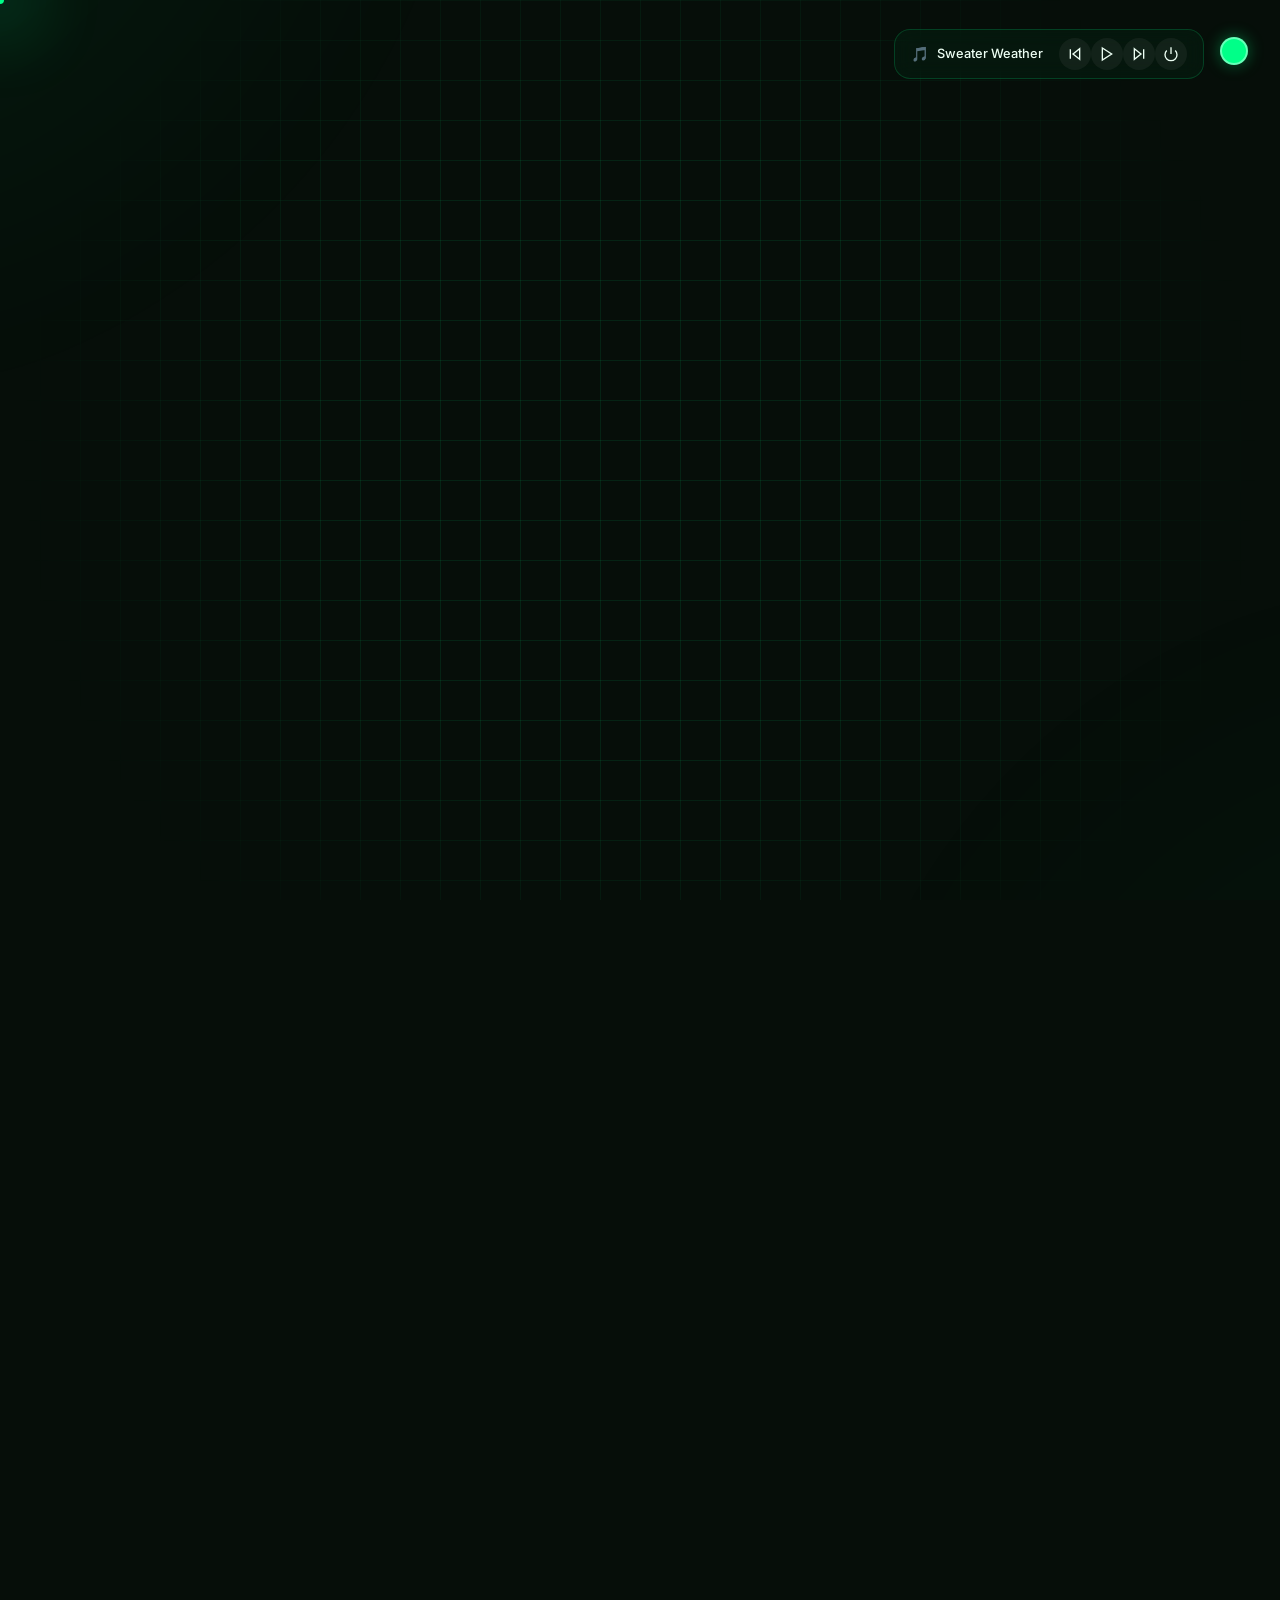
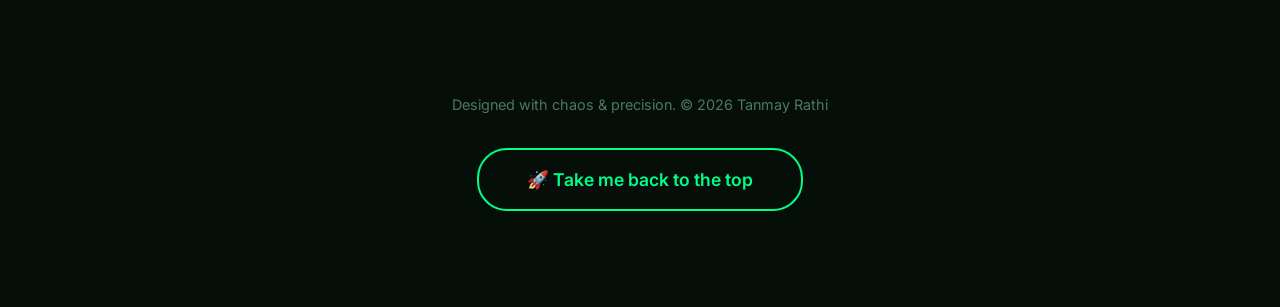
==== commit ee10955b: "Add files via upload" ====
--- a/index.html
+++ b/index.html
@@ -3,7 +3,17 @@
 <head>
     <meta charset="UTF-8">
     <meta name="viewport" content="width=device-width, initial-scale=1.0">
-    <title>Tanmay Rathi | Building cool things that feel alive</title>
+    <title>Tanmay Rathi | Portfolio | Enthusiastic Builder & Designer (CLASS 8)</title>
+    <meta name="description" content="Official portfolio of Tanmay Rathi, a Class 8 student and enthusiastic builder creating alive, modern digital experiences and cool things.">
+    <meta name="keywords" content="Tanmay Rathi, Tanmay Rathi Portfolio, Class 8 Developer, Student Builder, Modern Web Design">
+    
+    <!-- Social Preview (Open Graph) -->
+    <meta property="og:title" content="Tanmay Rathi | Enthusiastic Builder">
+    <meta property="og:description" content="Exploring the intersection of chaos and technical precision. Check out my latest projects and games.">
+    <meta property="og:image" content="profile.png">
+    <meta property="og:url" content="https://tanmayrh.github.io/tanmay-r-portfolio/">
+    <meta name="twitter:card" content="summary_large_image">
+
     <!-- Modern Geometry & Playful typography -->
     <link href="https://fonts.googleapis.com/css2?family=Outfit:wght@300;400;500;600;700;800&family=Inter:wght@400;500&display=swap" rel="stylesheet">
     <link rel="stylesheet" href="style.css">
@@ -13,6 +23,9 @@
     <!-- Custom Cursor -->
     <div id="cursor"></div>
     <div id="cursor-glow"></div>
+
+    <!-- Ambient Dust -->
+    <div id="ambient-dust"></div>
 
     <!-- Background Elements -->
     <div id="background-layer">
@@ -22,31 +35,38 @@
         <div id="particles"></div>
     </div>
 
-    <!-- Floating Theme Switcher -->
-    <button id="theme-switcher" class="single-theme-btn" aria-label="Toggle Theme"></button>
-
-    <!-- Minimal Audio Player -->
-    <div id="audio-player" class="glass-panel">
-        <div class="audio-info">
-            <span class="music-icon">🎵</span>
-            <span class="track-name">Sweater Weather</span>
+    <!-- Floating Top Controls -->
+        <div id="top-controls" style="position: fixed; top: 1.8rem; right: 2rem; display: flex; gap: 1rem; align-items: center; z-index: 500;">
+            <!-- Magnetic Audio -->
+            <div class="magnetic-wrap">
+                <div id="audio-player" class="glass-panel" style="position: relative; bottom: auto; left: auto; padding: 0.5rem 1rem; border-radius: var(--border-radius-md); min-width: auto; flex-direction: row; gap: 1rem;">
+                    <div class="audio-info">
+                        <span class="music-icon">🎵</span>
+                        <span class="track-name" style="font-size: 0.8rem;">Sweater Weather</span>
+                    </div>
+                    <div class="audio-controls">
+                        <button id="prev-btn" aria-label="Previous">
+                            <svg viewBox="0 0 24 24" fill="none" stroke="currentColor" stroke-width="2"><polygon points="19 20 9 12 19 4 19 20"></polygon><line x1="5" y1="19" x2="5" y2="5"></line></svg>
+                        </button>
+                        <button id="play-pause-btn" aria-label="Play/Pause">
+                            <svg id="icon-play" viewBox="0 0 24 24" fill="none" stroke="currentColor" stroke-width="2" class="active"><polygon points="5 3 19 12 5 21 5 3"></polygon></svg>
+                            <svg id="icon-pause" viewBox="0 0 24 24" fill="none" stroke="currentColor" stroke-width="2"><rect x="6" y="4" width="4" height="16"></rect><rect x="14" y="4" width="4" height="16"></rect></svg>
+                        </button>
+                        <button id="next-btn" aria-label="Next">
+                            <svg viewBox="0 0 24 24" fill="none" stroke="currentColor" stroke-width="2"><polygon points="5 4 15 12 5 20 5 4"></polygon><line x1="19" y1="5" x2="19" y2="19"></line></svg>
+                        </button>
+                        <button id="toggle-power-btn" aria-label="Power" class="power-on">
+                            <svg viewBox="0 0 24 24" fill="none" stroke="currentColor" stroke-width="2"><path d="M18.36 6.64a9 9 0 1 1-12.73 0"></path><line x1="12" y1="2" x2="12" y2="12"></line></svg>
+                        </button>
+                    </div>
+                </div>
+            </div>
+
+            <!-- Magnetic Theme Switcher -->
+            <div class="magnetic-wrap">
+                <button id="theme-switcher" class="single-theme-btn" aria-label="Toggle Theme" style="position: relative; top: auto; right: auto; margin: 0;"></button>
+            </div>
         </div>
-        <div class="audio-controls">
-            <button id="prev-btn" aria-label="Previous">
-                <svg viewBox="0 0 24 24" fill="none" stroke="currentColor" stroke-width="2"><polygon points="19 20 9 12 19 4 19 20"></polygon><line x1="5" y1="19" x2="5" y2="5"></line></svg>
-            </button>
-            <button id="play-pause-btn" aria-label="Play/Pause">
-                <svg id="icon-play" viewBox="0 0 24 24" fill="none" stroke="currentColor" stroke-width="2" class="active"><polygon points="5 3 19 12 5 21 5 3"></polygon></svg>
-                <svg id="icon-pause" viewBox="0 0 24 24" fill="none" stroke="currentColor" stroke-width="2"><rect x="6" y="4" width="4" height="16"></rect><rect x="14" y="4" width="4" height="16"></rect></svg>
-            </button>
-            <button id="next-btn" aria-label="Next">
-                <svg viewBox="0 0 24 24" fill="none" stroke="currentColor" stroke-width="2"><polygon points="5 4 15 12 5 20 5 4"></polygon><line x1="19" y1="5" x2="19" y2="19"></line></svg>
-            </button>
-            <button id="toggle-power-btn" aria-label="Power" class="power-on">
-                <svg viewBox="0 0 24 24" fill="none" stroke="currentColor" stroke-width="2"><path d="M18.36 6.64a9 9 0 1 1-12.73 0"></path><line x1="12" y1="2" x2="12" y2="12"></line></svg>
-            </button>
-        </div>
-    </div>
     <!-- Hidden Youtube Player iframe placeholder -->
     <div id="yt-player"></div>
 
@@ -56,19 +76,19 @@
         <section id="intro" class="section">
             <div class="hero-container">
                 <div class="hero-text glass-card float-anim-1">
+                    <p style="font-size: 0.8rem; letter-spacing: 2px; color: var(--accent); margin-bottom: -5px; font-weight: 600;">CLASS 8</p>
                     <span class="greeting">Hey, I'm</span>
-                    <h1 class="name-glitch" data-text="Tanmay Rathi">Tanmay Rathi</h1>
+                    <h1 class="glitch-wrapper">
+                        <span class="glitch-text" data-text="Tanmay Rathi">Tanmay Rathi</span>
+                    </h1>
                     <div class="typing-container">
                         <span id="typing-text">Just build different.</span>
                     </div>
-                    <p class="tagline">"Building cool things that feel alive."</p>
+                    <p class="tagline">"enthusiastic user & builder"</p>
                     <a href="#about" class="action-btn">Scroll to see more <span>↓</span></a>
                 </div>
-                <div class="hero-image glass-card float-anim-2">
-                    <div class="image-placeholder">
-                        <div class="hologram-effect"></div>
-                        <span>[ Profile Target ]</span>
-                    </div>
+                <div class="hero-image glass-card float-anim-2" style="padding: 0; overflow: hidden; display: flex; align-items: center; justify-content: center;">
+                    <img src="profile.png" alt="Profile Target" style="width: 100%; height: 100%; object-fit: cover; border-radius: inherit; display: block;">
                 </div>
             </div>
         </section>
@@ -77,61 +97,32 @@
         <section id="interests" class="section">
             <h2 class="section-badge">/ interests</h2>
             <div class="bento-grid">
-                <div class="bento-card tech-card float-anim-3">
-                    <div class="icon">💻</div>
-                    <h3>Tech & Code</h3>
-                    <p>Writing logic that renders beauty. I live in the inspector and command line, crafting modern web experiences.</p>
-                </div>
-                <div class="bento-card design-card float-anim-1">
-                    <div class="icon">✨</div>
-                    <h3>Design</h3>
-                    <p>Obsessed with pixels, fonts, spacing, and the psychology behind visual storytelling.</p>
-                </div>
-                <div class="bento-card ai-card float-anim-2">
-                    <div class="icon">🤖</div>
-                    <h3>AI & Future</h3>
-                    <p>Exploring prompt engineering, automating tasks, and building alongside the machines.</p>
-                </div>
-                <div class="bento-card games-card float-anim-4">
-                    <div class="icon">🎮</div>
-                    <h3>Internet Culture</h3>
-                    <p>Part-time gamer, full-time internet dweller. Minecraft redstone enthusiast & meme architecture scholar.</p>
-                </div>
-            </div>
-        </section>
-
-        <!-- SECTION 3: WHAT I'M ABOUT -->
-        <section id="about" class="section">
-            <h2 class="section-badge">/ what i'm about</h2>
-            <div class="timeline-container">
-                <div class="timeline-line"></div>
-                <div class="timeline-item glass-card right">
-                    <div class="dot"></div>
-                    <div class="content">
-                        <h3>Vision Zero</h3>
-                        <p>I don't just want things to work. I want them to feel like magic. Every interaction is a conversation with the user.</p>
-                    </div>
-                </div>
-                <div class="timeline-item glass-card left">
-                    <div class="dot"></div>
-                    <div class="content">
-                        <h3>Creative Philosophy</h3>
-                        <p>Constraint breeds creativity. Give me 3 colors and a tight deadline over an infinite canvas any day.</p>
-                        <div class="progress-bar-container">
-                            <span class="label">Chaos vs Order</span>
-                            <div class="progress-track"><div class="progress-fill" style="width: 70%;"></div></div>
-                        </div>
-                    </div>
-                </div>
-                <div class="timeline-item glass-card right">
-                    <div class="dot"></div>
-                    <div class="content">
-                        <h3>Execution > Ideas</h3>
-                        <p>Ideas are cheap, building the thing is the hard part. I choose to be a builder.</p>
-                        <div class="progress-bar-container">
-                            <span class="label">Coffee Intake</span>
-                            <div class="progress-track"><div class="progress-fill fill-glow" style="width: 95%;"></div></div>
-                        </div>
+                <div class="bento-card tech-card float-anim-3 glass-card tilt-card">
+                    <div class="tilt-inner">
+                        <div class="icon">🏸</div>
+                        <h3>Badminton</h3>
+                        <p>Smashing shuttlecocks with precision and speed. The court is where I find focus and burn off extra energy.</p>
+                    </div>
+                </div>
+                <div class="bento-card design-card float-anim-1 glass-card tilt-card">
+                    <div class="tilt-inner">
+                        <div class="icon">♟️</div>
+                        <h3>Chess</h3>
+                        <p>Just started playing and is at 670 elo. Still hanging pieces, but enjoying the strategic depth and occasional brilliant move.</p>
+                    </div>
+                </div>
+                <div class="bento-card ai-card float-anim-2 glass-card tilt-card">
+                    <div class="tilt-inner">
+                        <div class="icon">🦾</div>
+                        <h3>Robotics</h3>
+                        <p>Building the physical world with code. Fascinated by the intersection of software and hardware.</p>
+                    </div>
+                </div>
+                <div class="bento-card games-card float-anim-4 glass-card tilt-card">
+                    <div class="tilt-inner">
+                        <div class="icon">🎸</div>
+                        <h3>Guitar</h3>
+                        <p>Strumming away my free time. Music is the universal language, and there's nothing quite like nailing a tough riff.</p>
                     </div>
                 </div>
             </div>
@@ -151,7 +142,7 @@
                 <div class="flip-card">
                     <div class="flip-inner">
                         <div class="flip-front glass-card">Fact #02</div>
-                        <div class="flip-back glass-card">My favorite hex code changes depending on my caffeine levels.</div>
+                        <div class="flip-back glass-card">I am just like glass, if they break me, I cut them.</div>
                     </div>
                 </div>
                 <div class="flip-card">
@@ -163,101 +154,124 @@
             </div>
         </section>
 
-        <!-- EASTER EGG CONTAINER (Scrolls with page) -->
-        <div class="easter-egg-wrapper">
-            <!-- Hidden star trigger -->
-            <div id="easter-egg-trigger" class="hidden-star">
-                <svg viewBox="0 0 24 24" fill="currentColor"><path d="M12 2l3.09 6.26L22 9.27l-5 4.87 1.18 6.88L12 17.77l-6.18 3.25L7 14.14 2 9.27l6.91-1.01L12 2z"/></svg>
-            </div>
-
-            <!-- Hint arrow pointing to the star -->
-            <div id="star-hint">
-                <svg class="hint-arrow" viewBox="0 0 40 20" fill="none" xmlns="http://www.w3.org/2000/svg">
-                    <!-- Arrow shaft -->
-                    <path d="M38 10 L6 10" stroke="currentColor" stroke-width="2.5" stroke-linecap="round"/>
-                    <!-- Arrowhead pointing left -->
-                    <path d="M12 4 L4 10 L12 16" stroke="currentColor" stroke-width="2.5"
-                        stroke-linecap="round" stroke-linejoin="round" fill="none"/>
-                </svg>
-                <span class="hint-label">click it</span>
-            </div>
-        </div>
-
-
-        <!-- Modal Backdrop -->
-        <div id="modal-backdrop"></div>
-
-        <!-- Secret Modal (Easter Egg) -->
-        <div id="secret-modal" class="glass-card">
-            <div class="modal-close" id="modal-close-btn">&times;</div>
-            <p class="egg-found-label">✦ you found it</p>
-            <div class="easter-egg-content">
-
-                <!-- LEFT: Hand-drawn SVG Arrow -->
-                <div class="egg-arrow-side">
-                    <svg class="arrow-svg" viewBox="0 0 130 110" fill="none" xmlns="http://www.w3.org/2000/svg" aria-hidden="true">
-                        <!-- Main curved arrow body (hand-drawn style bezier) -->
-                        <path class="arrow-path"
-                            d="M12 88 C18 82 28 60 42 46 C56 32 78 28 106 42"
-                            stroke="currentColor" stroke-width="2.8"
-                            stroke-linecap="round" stroke-linejoin="round"
-                            fill="none"
-                        />
-                        <!-- Arrowhead (slightly imperfect angle) -->
-                        <path class="arrow-head"
-                            d="M92 30 L108 43 L96 58"
-                            stroke="currentColor" stroke-width="2.8"
-                            stroke-linecap="round" stroke-linejoin="round"
-                            fill="none"
-                        />
-                    </svg>
-                    <span class="egg-scan-hint">scan me</span>
-                </div>
-
-                <!-- RIGHT: QR Code -->
-                <div class="egg-qr-side">
-                    <a href="https://www.youtube.com/watch?v=dQw4w9WgXcQ" target="_blank" rel="noopener noreferrer" class="qr-link">
-                        <div class="qr-wrapper">
-                            <img
-                                src="https://api.qrserver.com/v1/create-qr-code/?size=180x180&data=https://www.youtube.com/watch?v=dQw4w9WgXcQ&margin=8&color=000000&bgcolor=ffffff"
-                                alt="QR Code to a surprise"
-                                class="qr-img"
-                                width="160"
-                                height="160"
-                            />
-                        </div>
-                        <p class="egg-caption">click for a surprise</p>
-                    </a>
-                </div>
-
-            </div>
-        </div>
+        <!-- SECTION 5: GAMES I LOVED -->
+        <section id="games" class="section">
+            <h2 class="section-badge">/ games i loved</h2>
+            <div class="games-grid">
+                <div class="game-item glass-card float-anim-1 tilt-card">
+                    <div class="tilt-inner">
+                        <div class="game-img-wrapper">
+                            <img src="coc.png" alt="Clash of Clans" class="game-img">
+                        </div>
+                        <div class="game-info">
+                            <h3>Clash of Clans</h3>
+                            <p class="game-desc">
+                                • Rewards patience<br>
+                                • Long-term discipline<br>
+                                • Strategic resource building
+                            </p>
+                        </div>
+                    </div>
+                </div>
+                <div class="game-item glass-card float-anim-2 tilt-card">
+                    <div class="tilt-inner">
+                        <div class="game-img-wrapper">
+                            <img src="chess.png" alt="Chess" class="game-img">
+                        </div>
+                        <div class="game-info">
+                            <h3>Chess</h3>
+                            <p class="game-desc">
+                                • Rewards extreme focus<br>
+                                • Forward-thinking<br>
+                                • Analytical problem-solving
+                            </p>
+                        </div>
+                    </div>
+                </div>
+                <div class="game-item glass-card float-anim-3 tilt-card">
+                    <div class="tilt-inner">
+                        <div class="game-img-wrapper">
+                            <img src="minecraft.png" alt="Minecraft" class="game-img">
+                        </div>
+                        <div class="game-info">
+                            <h3>Minecraft</h3>
+                            <p class="game-desc">
+                                • Rewards boundless creativity<br>
+                                • Architectural logic<br>
+                                • Relentless exploration
+                            </p>
+                        </div>
+                    </div>
+                </div>
+            </div>
+        </section>
+
+        <!-- SECTION 5.5: THE SECRET ZONE -->
+        <section id="secret-zone" class="section">
+            <h2 class="section-badge">/ the secret zone</h2>
+            
+            <div class="hologram-card tilt-card">
+                <div class="tilt-inner">
+                    <div class="secret-layout">
+                        <!-- Scan Suggestion -->
+                        <div class="egg-arrow-side">
+                            <svg class="arrow-svg" viewBox="0 0 130 110" fill="none" xmlns="http://www.w3.org/2000/svg" aria-hidden="true" style="width: 120px; color: var(--accent); filter: drop-shadow(0 0 10px var(--accent));">
+                                <path class="arrow-path" d="M12 88 C18 82 28 60 42 46 C56 32 78 28 106 42" stroke="currentColor" stroke-width="3" stroke-linecap="round" stroke-linejoin="round" fill="none"/>
+                                <path class="arrow-head" d="M92 30 L108 43 L96 58" stroke="currentColor" stroke-width="3" stroke-linecap="round" stroke-linejoin="round" fill="none"/>
+                            </svg>
+                            <p style="color: var(--accent); font-weight: 700; letter-spacing: 2px; text-transform: uppercase; margin-top: 1rem; font-size: 0.75rem;">Scan this</p>
+                        </div>
+
+                        <!-- Premium QR Code -->
+                        <div class="egg-qr-side">
+                            <a href="https://www.youtube.com/watch?v=dQw4w9WgXcQ" target="_blank" rel="noopener noreferrer" class="qr-link">
+                                <div class="qr-premium-wrapper">
+                                    <img src="https://api.qrserver.com/v1/create-qr-code/?size=180x180&data=https://www.youtube.com/watch?v=dQw4w9WgXcQ&margin=8&color=000000&bgcolor=ffffff" alt="Secret Surprise QR">
+                                </div>
+                            </a>
+                        </div>
+                    </div>
+
+                    <div class="secret-desc">
+                        <p>Congratulations. You've uncovered a fragment of the code. This QR leads to a small piece of digital nostalgia. Click or scan at your own risk.</p>
+                    </div>
+                </div>
+            </div>
+        </section>
 
         <!-- SECTION 6: ENDORSEMENTS -->
         <section id="endorsements" class="section">
             <h2 class="section-badge">/ endorsements</h2>
             <div class="horizontal-scroll-container">
                 <div class="scroll-track">
-                    <div class="endorsement-card glass-card">
-                        <div class="stars">⭐⭐⭐⭐⭐</div>
-                        <p>"Insane eye for detail. The UI feels like butter."</p>
-                        <div class="author">— Ajitesh, Developer</div>
-                    </div>
-                    <div class="endorsement-card glass-card">
-                        <div class="stars">⭐⭐⭐⭐⭐</div>
-                        <p>"They made our project 10x cooler in half the time."</p>
-                        <div class="author">— Vaibhav, Designer</div>
-                    </div>
-                    <div class="endorsement-card glass-card">
-                        <div class="stars">⭐⭐⭐⭐⭐</div>
-                        <p>"A rare mix of creative chaos and technical precision."</p>
-                        <div class="author">— Placeholder Jane</div>
+                    <div class="endorsement-card glass-card tilt-card">
+                        <div class="tilt-inner">
+                            <div class="stars">⭐⭐⭐⭐⭐</div>
+                            <p>"Insane eye for detail. The UI feels like butter."</p>
+                            <div class="author">— Ajitesh, Developer</div>
+                        </div>
+                    </div>
+                    <div class="endorsement-card glass-card tilt-card">
+                        <div class="tilt-inner">
+                            <div class="stars">⭐⭐⭐⭐★</div>
+                            <p>"A bright and enthusiastic star, made to change the whole world"</p>
+                            <div class="author">— Vaibhav, Designer</div>
+                        </div>
+                    </div>
+                    <div class="endorsement-card glass-card tilt-card">
+                        <div class="tilt-inner">
+                            <div class="stars">⭐⭐⭐⭐⭐</div>
+                            <p>"A rare mix of creative chaos and technical precision."</p>
+                            <div class="author">— Saaj, Creative Lead</div>
+                        </div>
                     </div>
                     <!-- Cloned for infinite loop -->
-                    <div class="endorsement-card glass-card" aria-hidden="true">
-                        <div class="stars">⭐⭐⭐⭐⭐</div>
-                        <p>"Insane eye for detail. The UI feels like butter."</p>
-                        <div class="author">— Ajitesh, Developer</div>
+                    <div class="endorsement-card glass-card tilt-card" aria-hidden="true">
+                        <div class="tilt-inner">
+                            <div class="stars">⭐⭐⭐⭐⭐</div>
+                            <p>"Insane eye for detail. The UI feels like butter."</p>
+                            <div class="author">— Ajitesh, Developer</div>
+                        </div>
                     </div>
                 </div>
             </div>
@@ -268,30 +282,33 @@
             <h2 class="section-badge">/ connect</h2>
             <div class="contact-grid">
                 
-                <div class="contact-methods glass-card float-anim-2">
-                    <h3>Hit me up</h3>
-                    <div class="contact-link group" data-copy="smoly">
-                        <div class="icon"><svg viewBox="0 0 127.14 96.36" fill="currentColor" width="24"><path d="M107.7,8.07A105.15,105.15,0,0,0,81.47,0a72.06,72.06,0,0,0-3.36,6.83A97.68,97.68,0,0,0,49,6.83,72.37,72.37,0,0,0,45.64,0,105.89,105.89,0,0,0,19.39,8.09C2.79,32.65-1.71,56.6.54,80.21h0A105.73,105.73,0,0,0,32.71,96.36,77.7,77.7,0,0,0,39.6,85.25a68.42,68.42,0,0,1-10.85-5.18c.91-.66,1.8-1.34,2.66-2a75.57,75.57,0,0,0,64.32,0c.87.71,1.76,1.39,2.66,2a68.68,68.68,0,0,1-10.87,5.19,77.7,77.7,0,0,0,6.89,11.1A105.25,105.25,0,0,0,126.6,80.22h0C129.24,52.84,122.09,29.11,107.7,8.07ZM42.45,65.69C36.18,65.69,31,60,31,53s5-12.74,11.43-12.74S54,46,53.89,53,48.84,65.69,42.45,65.69Zm42.24,0C78.41,65.69,73.31,60,73.31,53s5-12.74,11.43-12.74S96.16,46,96.06,53,91.08,65.69,84.69,65.69Z"/></svg></div>
-                        <div class="info">
-                            <span class="label">Discord</span>
-                            <span class="value">smoly</span>
-                        </div>
-                        <div class="copy-badge">Copy</div>
-                    </div>
-                    
-                    <div class="contact-link group" data-copy="hosttanmayrathi@gmail.com">
-                        <div class="icon"><svg viewBox="0 0 24 24" fill="none" stroke="currentColor" stroke-width="2" width="24"><path d="M4 4h16c1.1 0 2 .9 2 2v12c0 1.1-.9 2-2 2H4c-1.1 0-2-.9-2-2V6c0-1.1.9-2 2-2z"></path><polyline points="22,6 12,13 2,6"></polyline></svg></div>
-                        <div class="info">
-                            <span class="label">Email</span>
-                            <span class="value">hosttanmayrathi@gmail.com</span>
-                        </div>
-                        <div class="copy-badge">Copy</div>
-                    </div>
-                </div>
-
-                <div class="suggestion-area">
-                    <div class="suggestion-form glass-card float-anim-3">
-                        <h3>Drop a suggestion</h3>
+                <div class="contact-methods glass-card float-anim-2 tilt-card">
+                    <div class="tilt-inner">
+                        <h3>Hit me up</h3>
+                        <div class="contact-link group" data-copy="smoly">
+                            <div class="icon"><svg viewBox="0 0 127.14 96.36" fill="currentColor" width="24"><path d="M107.7,8.07A105.15,105.15,0,0,0,81.47,0a72.06,72.06,0,0,0-3.36,6.83A97.68,97.68,0,0,0,49,6.83,72.37,72.37,0,0,0,45.64,0,105.89,105.89,0,0,0,19.39,8.09C2.79,32.65-1.71,56.6.54,80.21h0A105.73,105.73,0,0,0,32.71,96.36,77.7,77.7,0,0,0,39.6,85.25a68.42,68.42,0,0,1-10.85-5.18c.91-.66,1.8-1.34,2.66-2a75.57,75.57,0,0,0,64.32,0c.87.71,1.76,1.39,2.66,2a68.68,68.68,0,0,1-10.87,5.19,77.7,77.7,0,0,0,6.89,11.1A105.25,105.25,0,0,0,126.6,80.22h0C129.24,52.84,122.09,29.11,107.7,8.07ZM42.45,65.69C36.18,65.69,31,60,31,53s5-12.74,11.43-12.74S54,46,53.89,53,48.84,65.69,42.45,65.69Zm42.24,0C78.41,65.69,73.31,60,73.31,53s5-12.74,11.43-12.74S96.16,46,96.06,53,91.08,65.69,84.69,65.69Z"/></svg></div>
+                            <div class="info">
+                                <span class="label">Discord</span>
+                                <span class="value">smoly</span>
+                            </div>
+                            <div class="copy-badge">Copy</div>
+                        </div>
+                        
+                        <div class="contact-link group" data-copy="hosttanmayrathi@gmail.com">
+                            <div class="icon"><svg viewBox="0 0 24 24" fill="none" stroke="currentColor" stroke-width="2" width="24"><path d="M4 4h16c1.1 0 2 .9 2 2v12c0 1.1-.9 2-2 2H4c-1.1 0-2-.9-2-2V6c0-1.1.9-2 2-2z"></path><polyline points="22,6 12,13 2,6"></polyline></svg></div>
+                            <div class="info">
+                                <span class="label">Email</span>
+                                <span class="value">hosttanmayrathi@gmail.com</span>
+                            </div>
+                            <div class="copy-badge">Copy</div>
+                        </div>
+                    </div>
+                </div>
+
+                <div class="suggestion-area tilt-card">
+                    <div class="tilt-inner">
+                        <div class="suggestion-form glass-card float-anim-3">
+                            <h3>Drop a suggestion</h3>
                         <div class="input-wrapper">
                             <input type="text" id="suggestion-input" placeholder="Type something cool..." autocomplete="off">
                             <button id="suggestion-submit" aria-label="Submit Suggestion">
@@ -314,19 +331,17 @@
         </section>
 
         <footer>
-            <div class="footer-content">
-                <p>Designed with chaos & precision. © 2026 Tanmay Rathi</p>
-                <div class="scroll-top" id="scroll-top">Back to top ↑</div>
+            <div class="footer-content" style="display: flex; flex-direction: column; align-items: center; gap: 2rem; padding: 4rem 0;">
+                <p style="opacity: 0.6;">Designed with chaos & precision. © 2026 Tanmay Rathi</p>
+                <div class="magnetic-wrap">
+                    <button id="scroll-top" class="action-btn" style="padding: 1.2rem 3rem; font-size: 1.1rem; border: 2px solid var(--accent); background: transparent; color: var(--accent);">🚀 Take me back to the top</button>
+                </div>
             </div>
         </footer>
 
     </main>
 
-        <!-- Easter Egg: Subtle Cursor‑Following Eyes -->
-        <div class="easter-eyes" aria-hidden="true">
-            <div class="eye"><div class="pupil"></div></div>
-            <div class="eye"><div class="pupil"></div></div>
-        </div>
+
 
     <!-- Youtube Iframe API for the hidden media player -->
     <script src="https://www.youtube.com/iframe_api"></script>
--- a/style.css
+++ b/style.css
@@ -297,21 +297,27 @@
     border: 1px solid var(--glass-border);
     box-shadow: var(--glass-shadow);
     border-radius: var(--border-radius-lg);
-    transition: transform 0.4s cubic-bezier(0.175, 0.885, 0.32, 1.275), 
-                box-shadow 0.4s ease, border-color 0.4s ease;
+    transition: transform 0.6s cubic-bezier(0.23, 1, 0.32, 1), 
+                box-shadow 0.6s ease, border-color 0.6s ease;
+    transform-style: preserve-3d;
+    will-change: transform;
 }
 
 .glass-card:hover {
-    box-shadow: var(--glow);
-    border-color: var(--accent);
-    transform: translateY(-5px);
+    box-shadow: 0 20px 40px rgba(0,0,0,0.4), 0 0 20px rgba(var(--accent-rgb), 0.2);
+    border-color: rgba(var(--accent-rgb), 0.5);
+}
+
+.tilt-inner {
+    transform: translateZ(30px); /* Makes content pop out when tilted */
+}
+
+.tilt-inner {
+    transform: translateZ(30px); /* Makes content pop out when tilted */
 }
 
 /* --- THEME SWITCHER (Single Button) --- */
 #theme-switcher {
-    position: var(--switcher-pos, fixed);
-    top: 1.8rem;
-    right: 2rem;
     width: 28px;
     height: 28px;
     border-radius: 50%;
@@ -321,7 +327,6 @@
     border: 2px solid rgba(255, 255, 255, 0.4);
     backdrop-filter: blur(10px);
     -webkit-backdrop-filter: blur(10px);
-    z-index: 500;
     cursor: none;
     transition: transform 0.3s cubic-bezier(0.175, 0.885, 0.32, 1.25),
                 background-color var(--transition-speed) ease,
@@ -360,18 +365,14 @@
 
 /* --- AUDIO PLAYER --- */
 #audio-player {
-    position: fixed;
-    bottom: 2rem; left: 2rem;
-    padding: 1rem 1.5rem;
-    border-radius: var(--border-radius-md);
-    display: flex;
-    flex-direction: column;
+    display: flex;
+    align-items: center;
     gap: 1rem;
-    z-index: 100;
-    min-width: 200px;
+    padding: 0.5rem 1rem;
     background: var(--glass-bg);
     backdrop-filter: blur(10px);
     border: 1px solid var(--glass-border);
+    border-radius: var(--border-radius-md);
 }
 
 .audio-info {
@@ -651,6 +652,70 @@
     color: var(--accent);
     font-size: 1rem;
     background: rgba(var(--accent), 0.05);
+}
+
+/* --- SECTION 5: GAMES I LOVED --- */
+.games-grid {
+    display: grid;
+    grid-template-columns: repeat(auto-fit, minmax(280px, 1fr));
+    gap: 2rem;
+}
+
+.game-item {
+    display: flex;
+    flex-direction: column;
+    overflow: hidden;
+    padding: 0;
+}
+
+.game-img-wrapper {
+    width: 100%;
+    height: 220px;
+    background: rgba(0, 0, 0, 0.2);
+    display: flex;
+    align-items: center;
+    justify-content: center;
+    overflow: hidden;
+    border-bottom: 1px solid var(--glass-border);
+}
+
+.game-img {
+    width: 100%;
+    height: 100%;
+    object-fit: contain; /* ensures icons don't stretch */
+    transition: transform 0.5s var(--ease-out);
+}
+
+.game-item:hover .game-img {
+    transform: scale(1.08);
+}
+
+.game-info {
+    padding: 1.5rem;
+    display: flex;
+    flex-direction: column;
+    gap: 0.5rem;
+}
+
+.game-info h3 {
+    font-size: 1.4rem;
+    margin: 0;
+}
+
+.game-info p.game-badge {
+    color: var(--accent);
+    font-size: 0.85rem;
+    font-weight: 600;
+    text-transform: uppercase;
+    letter-spacing: 0.05em;
+}
+
+.game-info p.game-desc {
+    color: var(--text-primary);
+    font-size: 0.95rem;
+    line-height: 1.5;
+    opacity: 0.9;
+    margin-top: 0.5rem;
 }
 
 
@@ -1119,6 +1184,83 @@
 }
 
 
+/* --- SECRET ZONE REDESIGN --- */
+#secret-zone {
+    display: flex;
+    flex-direction: column;
+    align-items: center;
+    padding: 6rem 0;
+}
+
+.hologram-card {
+    position: relative;
+    background: rgba(var(--accent-rgb), 0.05);
+    backdrop-filter: blur(20px);
+    border: 1px solid rgba(var(--accent-rgb), 0.3);
+    border-radius: 24px;
+    padding: 3rem;
+    display: flex;
+    flex-direction: column;
+    align-items: center;
+    gap: 2rem;
+    overflow: hidden;
+    box-shadow: 0 0 40px rgba(var(--accent-rgb), 0.1);
+    max-width: 600px;
+    width: 90%;
+}
+
+.hologram-card::after {
+    content: '';
+    position: absolute;
+    top: 0; left: 0; right: 0;
+    height: 1px;
+    background: linear-gradient(90deg, transparent, var(--accent), transparent);
+    animation: hologram-scan 4s linear infinite;
+}
+
+@keyframes hologram-scan {
+    0% { top: -10%; }
+    100% { top: 110%; }
+}
+
+.secret-layout {
+    display: flex;
+    align-items: center;
+    justify-content: center;
+    gap: 3rem;
+    flex-wrap: wrap;
+}
+
+.qr-premium-wrapper {
+    background: #fff;
+    padding: 12px;
+    border-radius: 16px;
+    box-shadow: 0 8px 32px rgba(0,0,0,0.4);
+    transition: transform 0.3s cubic-bezier(0.175, 0.885, 0.32, 1.275);
+}
+
+.qr-premium-wrapper:hover {
+    transform: scale(1.05) rotate(2deg);
+}
+
+.qr-premium-wrapper img {
+    display: block;
+    width: 160px;
+    height: 160px;
+}
+
+.secret-desc {
+    text-align: center;
+    margin-top: 1rem;
+    max-width: 400px;
+}
+
+.secret-desc p {
+    color: var(--text-secondary);
+    font-size: 0.9rem;
+    line-height: 1.6;
+}
+
 /* --- FOOTER --- */
 footer {
     padding: 4rem 0 2rem;
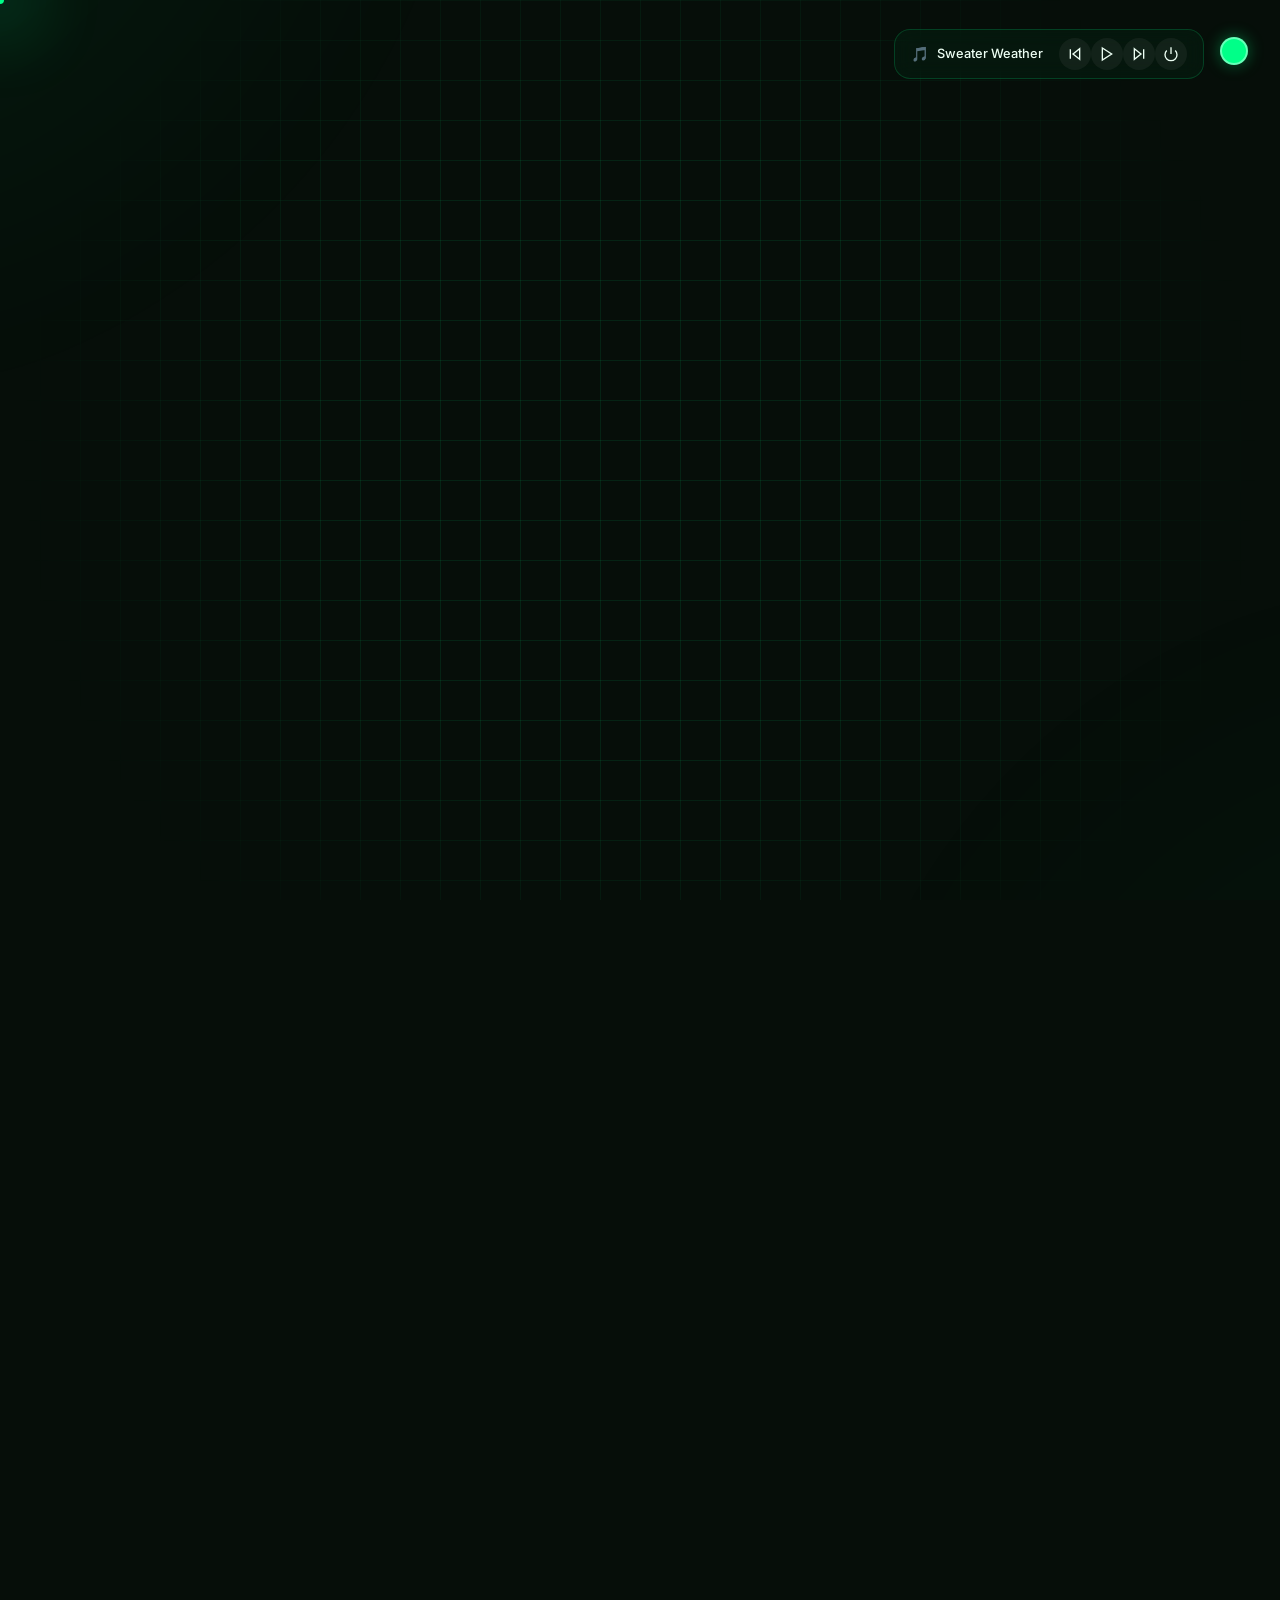
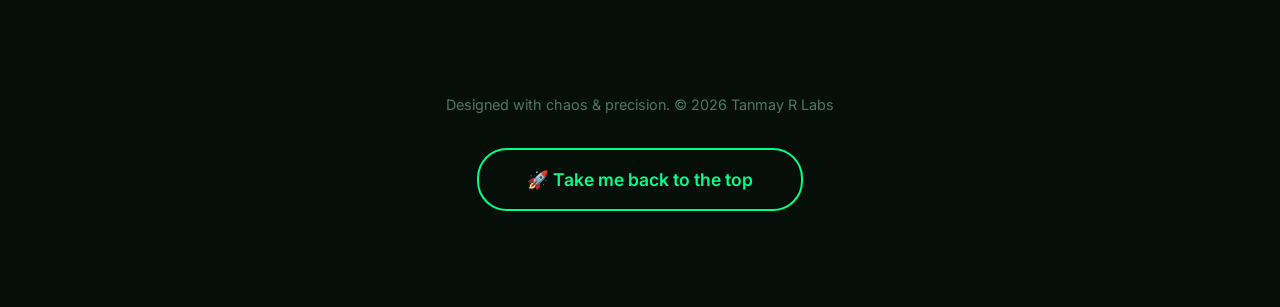
==== commit cd9038dd: "Add files via upload" ====
--- a/index.html
+++ b/index.html
@@ -3,15 +3,15 @@
 <head>
     <meta charset="UTF-8">
     <meta name="viewport" content="width=device-width, initial-scale=1.0">
-    <title>Tanmay Rathi | Portfolio | Enthusiastic Builder & Designer (CLASS 8)</title>
-    <meta name="description" content="Official portfolio of Tanmay Rathi, a Class 8 student and enthusiastic builder creating alive, modern digital experiences and cool things.">
-    <meta name="keywords" content="Tanmay Rathi, Tanmay Rathi Portfolio, Class 8 Developer, Student Builder, Modern Web Design">
+    <title>Tanmay R Labs | Modern Portfolio</title>
+    <meta name="description" content="Official portfolio of Tanmay Rathi (Tanmay R Labs). Building high-end digital experiences with robotics, AI, and cinematic UI.">
+    <meta name="keywords" content="Tanmay Rathi, Tanmay R Labs, Robotics, Portfolio, UI/UX Designer, Class 8 Developer, Cinematic Web Design">
     
     <!-- Social Preview (Open Graph) -->
-    <meta property="og:title" content="Tanmay Rathi | Enthusiastic Builder">
-    <meta property="og:description" content="Exploring the intersection of chaos and technical precision. Check out my latest projects and games.">
+    <meta property="og:title" content="Tanmay R Labs | Modern Portfolio">
+    <meta property="og:description" content="High-end 3D portfolio of Tanmay Rathi. Just build different.">
     <meta property="og:image" content="profile.png">
-    <meta property="og:url" content="https://tanmayrh.github.io/tanmay-r-portfolio/">
+    <meta property="og:url" content="https://tanmayrh.github.io/tanmay-r-labs/">
     <meta name="twitter:card" content="summary_large_image">
 
     <!-- Modern Geometry & Playful typography -->
@@ -75,11 +75,11 @@
         <!-- SECTION 1: INTRODUCTION -->
         <section id="intro" class="section">
             <div class="hero-container">
-                <div class="hero-text glass-card float-anim-1">
+                <div class="hero-text glass-card float-anim-1 reveal-item hero-text">
                     <p style="font-size: 0.8rem; letter-spacing: 2px; color: var(--accent); margin-bottom: -5px; font-weight: 600;">CLASS 8</p>
                     <span class="greeting">Hey, I'm</span>
                     <h1 class="glitch-wrapper">
-                        <span class="glitch-text" data-text="Tanmay Rathi">Tanmay Rathi</span>
+                        <span class="glitch-text" data-text="Tanmay R Labs">Tanmay R Labs</span>
                     </h1>
                     <div class="typing-container">
                         <span id="typing-text">Just build different.</span>
@@ -97,28 +97,28 @@
         <section id="interests" class="section">
             <h2 class="section-badge">/ interests</h2>
             <div class="bento-grid">
-                <div class="bento-card tech-card float-anim-3 glass-card tilt-card">
+                <div class="bento-card tech-card float-anim-3 glass-card tilt-card reveal-item">
                     <div class="tilt-inner">
                         <div class="icon">🏸</div>
                         <h3>Badminton</h3>
                         <p>Smashing shuttlecocks with precision and speed. The court is where I find focus and burn off extra energy.</p>
                     </div>
                 </div>
-                <div class="bento-card design-card float-anim-1 glass-card tilt-card">
+                <div class="bento-card design-card float-anim-1 glass-card tilt-card reveal-item">
                     <div class="tilt-inner">
                         <div class="icon">♟️</div>
                         <h3>Chess</h3>
                         <p>Just started playing and is at 670 elo. Still hanging pieces, but enjoying the strategic depth and occasional brilliant move.</p>
                     </div>
                 </div>
-                <div class="bento-card ai-card float-anim-2 glass-card tilt-card">
+                <div class="bento-card ai-card float-anim-2 glass-card tilt-card reveal-item">
                     <div class="tilt-inner">
                         <div class="icon">🦾</div>
                         <h3>Robotics</h3>
                         <p>Building the physical world with code. Fascinated by the intersection of software and hardware.</p>
                     </div>
                 </div>
-                <div class="bento-card games-card float-anim-4 glass-card tilt-card">
+                <div class="bento-card games-card float-anim-4 glass-card tilt-card reveal-item">
                     <div class="tilt-inner">
                         <div class="icon">🎸</div>
                         <h3>Guitar</h3>
@@ -158,7 +158,7 @@
         <section id="games" class="section">
             <h2 class="section-badge">/ games i loved</h2>
             <div class="games-grid">
-                <div class="game-item glass-card float-anim-1 tilt-card">
+                <div class="game-item glass-card float-anim-1 tilt-card reveal-item">
                     <div class="tilt-inner">
                         <div class="game-img-wrapper">
                             <img src="coc.png" alt="Clash of Clans" class="game-img">
@@ -332,7 +332,7 @@
 
         <footer>
             <div class="footer-content" style="display: flex; flex-direction: column; align-items: center; gap: 2rem; padding: 4rem 0;">
-                <p style="opacity: 0.6;">Designed with chaos & precision. © 2026 Tanmay Rathi</p>
+                <p style="opacity: 0.6;">Designed with chaos & precision. © 2026 Tanmay R Labs</p>
                 <div class="magnetic-wrap">
                     <button id="scroll-top" class="action-btn" style="padding: 1.2rem 3rem; font-size: 1.1rem; border: 2px solid var(--accent); background: transparent; color: var(--accent);">🚀 Take me back to the top</button>
                 </div>
--- a/style.css
+++ b/style.css
@@ -1316,7 +1316,44 @@
 
 
 
-/* --- RESPONSIVE DESIGN --- */
+/* --- REVEAL EFFECTS (Performance Optimized) --- */
+.reveal-item {
+    opacity: 1; /* Default to visible for SEO and slow JS */
+    transform: translateY(0);
+    transition: opacity 0.8s cubic-bezier(0.4, 0, 0.2, 1), transform 0.8s cubic-bezier(0.4, 0, 0.2, 1);
+}
+
+/* If JS is active, hide them before reveal */
+.js-enabled .reveal-item:not(.hero-text) {
+    opacity: 0;
+    transform: translateY(30px);
+}
+
+.reveal-item.revealed {
+    opacity: 1 !important;
+    transform: translateY(0) !important;
+}
+
+/* --- AMBIENT DUST (GPU Optimized) --- */
+#ambient-dust {
+    position: fixed;
+    top: 0; left: 0; width: 100%; height: 100%;
+    pointer-events: none;
+    z-index: -1;
+    overflow: hidden;
+}
+
+.dust-particle {
+    position: absolute;
+    background: var(--accent);
+    border-radius: 50%;
+    opacity: 0.15;
+    filter: blur(1px);
+    will-change: transform;
+    pointer-events: none;
+    transition: transform 0.5s ease-out; /* Smooth mouse response */
+}
+
 @media (max-width: 900px) {
     .hero-container, .contact-grid { grid-template-columns: 1fr; }
     .hero-image { order: -1; max-width: 400px; margin: 0 auto; }
